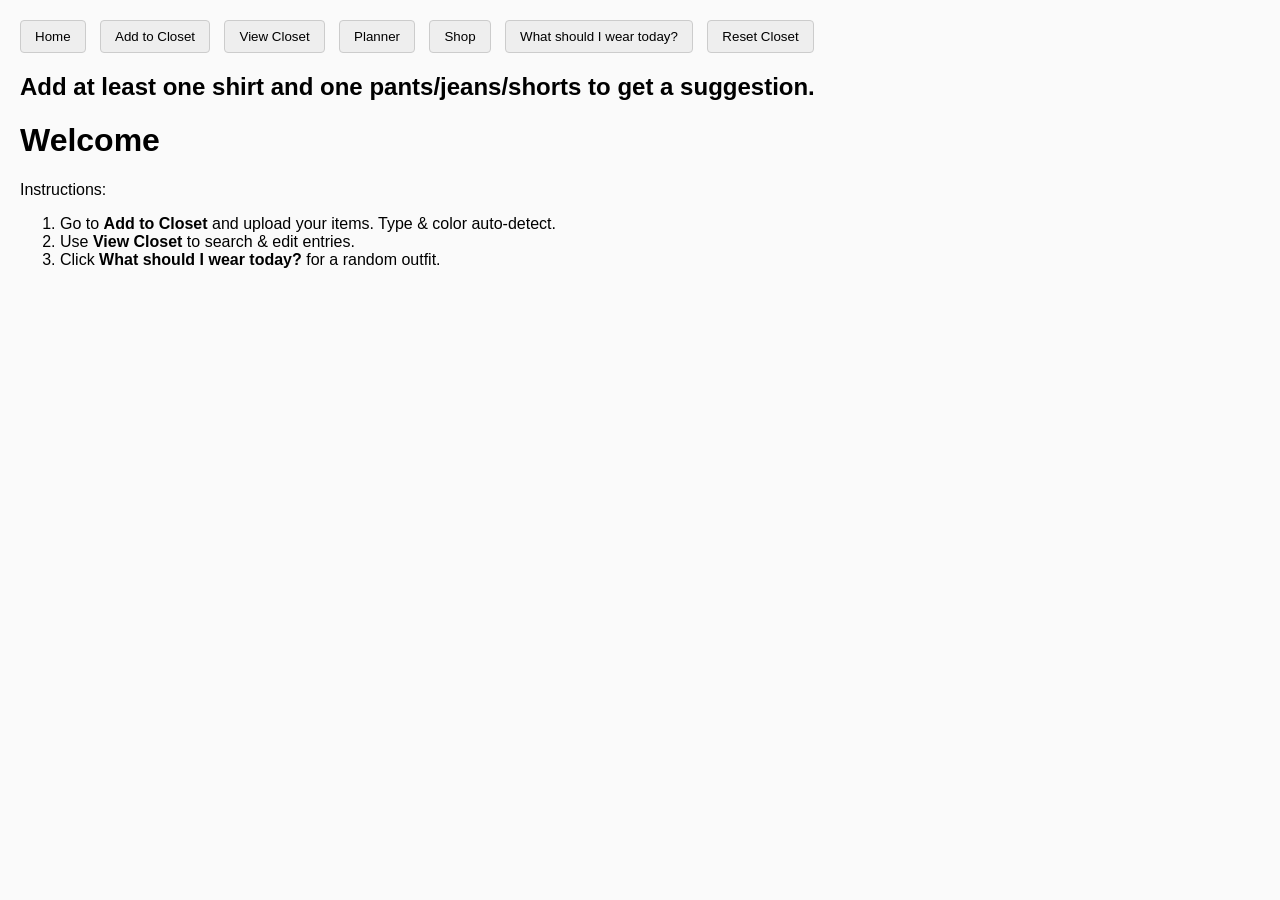
==== frontend/index.html @ f42389c3 "Clean repo: remove prototype backend and YOLO experiment folder" ====
<!DOCTYPE html>
<html lang="en">
<head>
  <meta charset="UTF-8" />
  <meta name="viewport" content="width=device-width, initial-scale=1.0" />
  <title>My Virtual Closet</title>
  <link rel="stylesheet" href="style.css" />
</head>
<body>
  <div class="navbar">
    <button onclick="showTab('home')">Home</button>
    <button onclick="showTab('add')">Add to Closet</button>
    <button onclick="showTab('view')">View Closet</button>
    <button onclick="showTab('planner')">Planner</button>
    <button onclick="showTab('shop')">Shop</button>
    <button onclick="suggestOutfit()">What should I wear today?</button>
    <button onclick="resetCloset()">Reset Closet</button>
  </div>

  <h2 id="suggestion">
    Add at least one shirt and one pants/jeans/shorts to get a suggestion.
  </h2>

  <div id="tab-home" class="tab active">
    <h1>Welcome</h1>
    <p>Instructions:</p>
    <ol>
      <li>Go to <strong>Add to Closet</strong> and upload your items. Type &amp; color auto-detect.</li>
      <li>Use <strong>View Closet</strong> to search &amp; edit entries.</li>
      <li>Click <strong>What should I wear today?</strong> for a random outfit.</li>
    </ol>
  </div>

  <div id="tab-add" class="tab">
    <h2>Add to Closet</h2>
    <div class="layout">
      <div class="categories">
        <ul>
          <li>Type:</li>
          <li>Color:</li>
          <li>Event:</li>
          <li>Pattern:</li>
          <li>Tags:</li>
        </ul>
      </div>
      <div>
        <input type="file" id="upload" class="lavender"><br />
        <!-- Optional manual override fields; AI will fill these on edit -->
        <input type="text" id="type" placeholder="Clothing type (auto-detected)" class="lavender" />
        <input type="text" id="color" placeholder="Color (auto-detected)" class="lavender" />
        <input type="text" id="event" placeholder="Event (e.g. dinner)" class="lavender" />
        <input type="text" id="pattern" placeholder="Pattern (e.g. stripes)" class="lavender" />
        <input type="text" id="tags" placeholder="Tags (e.g. cute, comfy)" class="lavender" />

        <button class="upload-btn" onclick="addItem()">➕ Add to Closet (AI)</button>
      </div>
    </div>
  </div>

  <div id="tab-view" class="tab">
    <h2>View Closet</h2>
    <input type="text" id="search" placeholder="Search by tag, color, or type"
           class="lavender" oninput="searchCloset()" />
    <div id="closet"></div>
  </div>

  <div id="tab-planner" class="tab">
    <h2>Planner (Coming Soon)</h2>
  </div>

  <div id="tab-shop" class="tab">
    <h2>Shop (Coming Soon)</h2>
  </div>

  <script src="script.js"></script>
</body>
</html>
---- frontend/style.css ----
body {
  font-family: Arial, sans-serif;
  margin: 20px;
  background-color: #fafafa;
}

.tab {
  display: none;
}

.active {
  display: block;
}

.navbar {
  margin-bottom: 20px;
}

.navbar button {
  margin-right: 10px;
  padding: 8px 14px;
  border: 1px solid #ccc;
  background-color: #eee;
  cursor: pointer;
  border-radius: 4px;
}

.lavender {
  background-color: #f3e8ff;
  border: 1px solid #ccc;
  padding: 6px;
  border-radius: 6px;
  margin-bottom: 10px;
  width: 100%;
  box-sizing: border-box;
}

.upload-btn {
  background-color: #d7b8f5;
  border: none;
  padding: 8px 14px;
  border-radius: 6px;
  cursor: pointer;
  margin-top: 10px;
}

#closet {
  display: flex;
  flex-wrap: wrap;
}

.item {
  border: 1px solid #ccc;
  padding: 10px;
  margin: 10px;
  width: 200px;
  background-color: #ffffff;
  border-radius: 6px;
}

.item img {
  width: 100%;
  height: auto;
  border-radius: 4px;
}

.layout {
  display: flex;
}

.categories {
  width: 200px;
  margin-right: 20px;
}

.categories ul {
  list-style-type: none;
  padding-left: 0;
}

.categories li {
  margin: 5px 0;
}

.item button {
  margin-top: 8px;
  padding: 6px 10px;
  background-color: #ffb3b3;
  border: none;
  border-radius: 4px;
  cursor: pointer;
}

.delete-btn {
  background-color: #ffe6e6;
  border: none;
  padding: 5px 10px;
  margin-top: 6px;
  border-radius: 4px;
  cursor: pointer;
}

.color-swatch {
  display: inline-block;
  width: 20px;
  height: 20px;
  border: 1px solid #000;
  margin-left: 6px;
  vertical-align: middle;
}
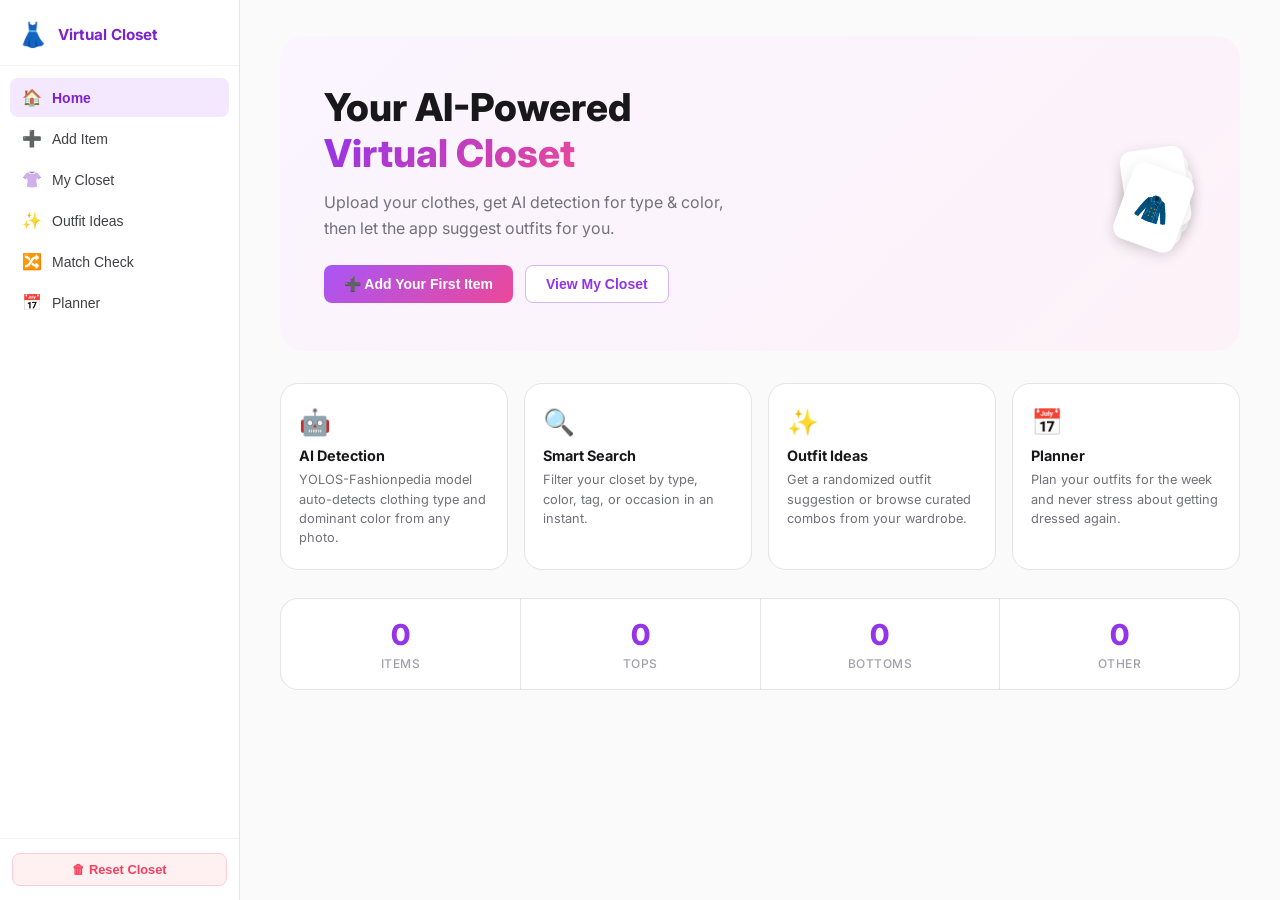
==== commit b812895d: "updated vision fix and started ai reccs" ====
--- a/frontend/index.html
+++ b/frontend/index.html
@@ -3,74 +3,423 @@
 <head>
   <meta charset="UTF-8" />
   <meta name="viewport" content="width=device-width, initial-scale=1.0" />
-  <title>My Virtual Closet</title>
+  <meta name="theme-color" content="#c084fc" />
+  <meta name="description" content="Your personal AI-powered virtual closet" />
+  <title>Virtual Closet</title>
+  <link rel="manifest" href="manifest.json" />
+  <link rel="preconnect" href="https://fonts.googleapis.com" />
+  <link rel="preconnect" href="https://fonts.gstatic.com" crossorigin />
+  <link href="https://fonts.googleapis.com/css2?family=Inter:wght@300;400;500;600;700&display=swap" rel="stylesheet" />
   <link rel="stylesheet" href="style.css" />
 </head>
 <body>
-  <div class="navbar">
-    <button onclick="showTab('home')">Home</button>
-    <button onclick="showTab('add')">Add to Closet</button>
-    <button onclick="showTab('view')">View Closet</button>
-    <button onclick="showTab('planner')">Planner</button>
-    <button onclick="showTab('shop')">Shop</button>
-    <button onclick="suggestOutfit()">What should I wear today?</button>
-    <button onclick="resetCloset()">Reset Closet</button>
-  </div>
-
-  <h2 id="suggestion">
-    Add at least one shirt and one pants/jeans/shorts to get a suggestion.
-  </h2>
-
-  <div id="tab-home" class="tab active">
-    <h1>Welcome</h1>
-    <p>Instructions:</p>
-    <ol>
-      <li>Go to <strong>Add to Closet</strong> and upload your items. Type &amp; color auto-detect.</li>
-      <li>Use <strong>View Closet</strong> to search &amp; edit entries.</li>
-      <li>Click <strong>What should I wear today?</strong> for a random outfit.</li>
-    </ol>
-  </div>
-
-  <div id="tab-add" class="tab">
-    <h2>Add to Closet</h2>
-    <div class="layout">
-      <div class="categories">
-        <ul>
-          <li>Type:</li>
-          <li>Color:</li>
-          <li>Event:</li>
-          <li>Pattern:</li>
-          <li>Tags:</li>
-        </ul>
-      </div>
-      <div>
-        <input type="file" id="upload" class="lavender"><br />
-        <!-- Optional manual override fields; AI will fill these on edit -->
-        <input type="text" id="type" placeholder="Clothing type (auto-detected)" class="lavender" />
-        <input type="text" id="color" placeholder="Color (auto-detected)" class="lavender" />
-        <input type="text" id="event" placeholder="Event (e.g. dinner)" class="lavender" />
-        <input type="text" id="pattern" placeholder="Pattern (e.g. stripes)" class="lavender" />
-        <input type="text" id="tags" placeholder="Tags (e.g. cute, comfy)" class="lavender" />
-
-        <button class="upload-btn" onclick="addItem()">➕ Add to Closet (AI)</button>
+
+  <!-- ===== SIDEBAR NAV ===== -->
+  <nav class="sidebar" id="sidebar">
+    <div class="sidebar-header">
+      <div class="logo">
+        <span class="logo-icon">👗</span>
+        <span class="logo-text">Virtual Closet</span>
+      </div>
+      <button class="sidebar-close" id="sidebarClose" aria-label="Close menu">✕</button>
+    </div>
+
+    <ul class="nav-links">
+      <li><button class="nav-btn active" data-tab="home">
+        <span class="nav-icon">🏠</span> Home
+      </button></li>
+      <li><button class="nav-btn" data-tab="add">
+        <span class="nav-icon">➕</span> Add Item
+      </button></li>
+      <li><button class="nav-btn" data-tab="closet">
+        <span class="nav-icon">👚</span> My Closet
+        <span class="badge" id="closet-count">0</span>
+      </button></li>
+      <li><button class="nav-btn" data-tab="outfits">
+        <span class="nav-icon">✨</span> Outfit Ideas
+      </button></li>
+      <li><button class="nav-btn" data-tab="match">
+        <span class="nav-icon">🔀</span> Match Check
+      </button></li>
+      <li><button class="nav-btn" data-tab="planner">
+        <span class="nav-icon">📅</span> Planner
+      </button></li>
+    </ul>
+
+    <div class="sidebar-footer">
+      <button class="danger-btn" onclick="resetCloset()">🗑 Reset Closet</button>
+    </div>
+  </nav>
+
+  <!-- ===== MOBILE TOP BAR ===== -->
+  <header class="topbar">
+    <button class="hamburger" id="hamburger" aria-label="Open menu">☰</button>
+    <span class="topbar-title">Virtual Closet</span>
+    <button class="topbar-outfit-btn" onclick="showTab('outfits')">✨ Suggest</button>
+  </header>
+
+  <!-- ===== MAIN CONTENT ===== -->
+  <main class="main-content" id="mainContent">
+
+    <!-- HOME TAB -->
+    <section id="tab-home" class="tab active">
+      <div class="hero">
+        <div class="hero-text">
+          <h1>Your AI-Powered<br/><span class="gradient-text">Virtual Closet</span></h1>
+          <p>Upload your clothes, get AI detection for type &amp; color, then let the app suggest outfits for you.</p>
+          <div class="hero-actions">
+            <button class="btn-primary" onclick="showTab('add')">➕ Add Your First Item</button>
+            <button class="btn-secondary" onclick="showTab('closet')">View My Closet</button>
+          </div>
+        </div>
+        <div class="hero-visual">
+          <div class="hero-cards">
+            <div class="mini-card" style="--r:0deg">👗</div>
+            <div class="mini-card" style="--r:12deg">👔</div>
+            <div class="mini-card" style="--r:-8deg">👖</div>
+            <div class="mini-card" style="--r:20deg">🧥</div>
+          </div>
+        </div>
+      </div>
+
+      <div class="feature-grid">
+        <div class="feature-card">
+          <span class="feature-icon">🤖</span>
+          <h3>AI Detection</h3>
+          <p>YOLOS-Fashionpedia model auto-detects clothing type and dominant color from any photo.</p>
+        </div>
+        <div class="feature-card">
+          <span class="feature-icon">🔍</span>
+          <h3>Smart Search</h3>
+          <p>Filter your closet by type, color, tag, or occasion in an instant.</p>
+        </div>
+        <div class="feature-card">
+          <span class="feature-icon">✨</span>
+          <h3>Outfit Ideas</h3>
+          <p>Get a randomized outfit suggestion or browse curated combos from your wardrobe.</p>
+        </div>
+        <div class="feature-card">
+          <span class="feature-icon">📅</span>
+          <h3>Planner</h3>
+          <p>Plan your outfits for the week and never stress about getting dressed again.</p>
+        </div>
+      </div>
+
+      <div class="stats-bar" id="statsBar">
+        <div class="stat">
+          <span class="stat-num" id="statTotal">0</span>
+          <span class="stat-label">Items</span>
+        </div>
+        <div class="stat">
+          <span class="stat-num" id="statTops">0</span>
+          <span class="stat-label">Tops</span>
+        </div>
+        <div class="stat">
+          <span class="stat-num" id="statBottoms">0</span>
+          <span class="stat-label">Bottoms</span>
+        </div>
+        <div class="stat">
+          <span class="stat-num" id="statOther">0</span>
+          <span class="stat-label">Other</span>
+        </div>
+      </div>
+
+      <!-- Style DNA — visible after 5+ items -->
+      <div class="style-dna" id="styleDna" style="display:none">
+        <div class="dna-header">
+          <div>
+            <h3>Your Style DNA</h3>
+            <p>Based on your wardrobe</p>
+          </div>
+          <span class="dna-personality" id="dnaPersonality"></span>
+        </div>
+        <div class="dna-body">
+          <div class="dna-section">
+            <div class="dna-section-label">Dominant Colors</div>
+            <div class="dna-swatches" id="dnaSwatches"></div>
+          </div>
+          <div class="dna-section">
+            <div class="dna-section-label">Wardrobe Breakdown</div>
+            <div class="dna-bar-wrap" id="dnaBreakdown"></div>
+          </div>
+        </div>
+      </div>
+    </section>
+
+    <!-- ADD ITEM TAB -->
+    <section id="tab-add" class="tab">
+      <div class="page-header">
+        <h2>Add to Closet</h2>
+        <p>Upload a photo and let AI fill in the details.</p>
+      </div>
+
+      <div class="add-layout">
+        <!-- Upload Zone -->
+        <div class="upload-zone" id="uploadZone">
+          <div class="upload-inner" id="uploadInner">
+            <input type="file" id="upload" accept="image/*" multiple hidden />
+            <div class="upload-placeholder" id="uploadPlaceholder">
+              <span class="upload-icon">📷</span>
+              <p>Drop images here or <button class="link-btn" onclick="document.getElementById('upload').click()">browse</button></p>
+              <p class="upload-hint">JPG, PNG, WEBP · multiple files OK · max 10 MB each</p>
+            </div>
+            <div class="upload-preview" id="uploadPreview" style="display:none">
+              <img id="previewImg" src="" alt="Preview" />
+              <button class="remove-preview" onclick="clearUpload()">✕</button>
+            </div>
+            <!-- Multi-file queue -->
+            <div class="upload-queue" id="uploadQueue" style="display:none"></div>
+          </div>
+
+          <!-- AI Status -->
+          <div class="ai-status" id="aiStatus" style="display:none">
+            <div class="ai-spinner"></div>
+            <span id="aiStatusText">Analyzing with AI...</span>
+          </div>
+        </div>
+
+        <!-- Form -->
+        <form class="item-form" id="itemForm" onsubmit="return false">
+          <div class="form-row">
+            <label for="type">Type <span class="auto-badge">AI</span></label>
+            <input type="text" id="type" placeholder="e.g. t-shirt" autocomplete="off" />
+          </div>
+          <div class="form-row">
+            <label for="color">Color <span class="auto-badge">AI</span></label>
+            <div class="color-row">
+              <input type="text" id="color" placeholder="e.g. navy blue" autocomplete="off" />
+              <span class="color-preview-dot" id="colorDot" style="background:#ccc"></span>
+            </div>
+          </div>
+          <div class="form-row">
+            <label for="event">Occasion</label>
+            <select id="event">
+              <option value="">-- Select --</option>
+              <option>Casual</option>
+              <option>Work</option>
+              <option>Date night</option>
+              <option>Formal</option>
+              <option>Beach</option>
+              <option>Gym</option>
+              <option>Travel</option>
+            </select>
+          </div>
+          <div class="form-row">
+            <label for="pattern">Pattern</label>
+            <select id="pattern">
+              <option value="">-- Select --</option>
+              <option>Solid</option>
+              <option>Striped</option>
+              <option>Plaid</option>
+              <option>Polka dot</option>
+              <option>Floral</option>
+              <option>Graphic</option>
+              <option>Animal print</option>
+              <option>Abstract</option>
+              <option>Tie-dye</option>
+              <option>Camouflage</option>
+            </select>
+          </div>
+          <div class="form-row">
+            <label for="tags">Tags</label>
+            <input type="text" id="tags" placeholder="e.g. summer, favourite, comfy" autocomplete="off" />
+          </div>
+
+          <div class="form-actions">
+            <button type="button" class="btn-primary" id="addBtn" onclick="addItem()">
+              <span id="addBtnText">➕ Add to Closet</span>
+            </button>
+            <button type="button" class="btn-ghost" id="cancelEditBtn" onclick="cancelEdit()" style="display:none">Cancel Edit</button>
+          </div>
+          <div class="batch-progress" id="batchProgress" style="display:none">
+            <div class="batch-progress-bar"><div class="batch-progress-fill" id="batchProgressFill"></div></div>
+            <span class="batch-progress-label" id="batchProgressLabel"></span>
+          </div>
+        </form>
+      </div>
+
+      <div class="toast" id="toast"></div>
+    </section>
+
+    <!-- MY CLOSET TAB -->
+    <section id="tab-closet" class="tab">
+      <div class="page-header">
+        <h2>My Closet</h2>
+        <p id="closetSubtitle">Loading your wardrobe...</p>
+      </div>
+
+      <!-- Search + Filter Bar -->
+      <div class="filter-bar">
+        <div class="search-wrap">
+          <span class="search-icon">🔍</span>
+          <input type="text" id="search" placeholder="Search by type, color, tags..." oninput="filterCloset()" />
+          <button class="clear-search" id="clearSearch" onclick="clearSearch()" style="display:none">✕</button>
+        </div>
+        <div class="filter-chips" id="filterChips">
+          <button class="chip active" data-filter="all" onclick="setFilter('all', this)">All</button>
+          <button class="chip" data-filter="tops" onclick="setFilter('tops', this)">Tops</button>
+          <button class="chip" data-filter="bottoms" onclick="setFilter('bottoms', this)">Bottoms</button>
+          <button class="chip" data-filter="jackets" onclick="setFilter('jackets', this)">Jackets</button>
+          <button class="chip" data-filter="dresses" onclick="setFilter('dresses', this)">Dresses</button>
+          <button class="chip" data-filter="other" onclick="setFilter('other', this)">Other</button>
+        </div>
+        <div class="view-toggle">
+          <button class="view-btn active" id="gridViewBtn" onclick="setView('grid')" title="Grid view">⊞</button>
+          <button class="view-btn" id="listViewBtn" onclick="setView('list')" title="List view">☰</button>
+        </div>
+      </div>
+
+      <!-- Closet Grid -->
+      <div id="closet" class="closet-grid"></div>
+      <div id="emptyState" class="empty-state" style="display:none">
+        <span class="empty-icon">👗</span>
+        <p>Your closet is empty.</p>
+        <button class="btn-primary" onclick="showTab('add')">Add your first item</button>
+      </div>
+    </section>
+
+    <!-- OUTFIT IDEAS TAB -->
+    <section id="tab-outfits" class="tab">
+      <div class="page-header">
+        <h2>Outfit Ideas</h2>
+        <p>Let AI mix and match from your wardrobe.</p>
+      </div>
+
+      <!-- Live weather + time bar -->
+      <div id="weatherBar" class="weather-bar" style="display:none">
+        <span id="weatherText"></span>
+        <button class="weather-refresh" onclick="fetchWeather(true)" title="Refresh weather">↻</button>
+      </div>
+
+      <div class="outfit-controls">
+        <div class="form-row narrow">
+          <label for="outfitOccasion">Occasion</label>
+          <select id="outfitOccasion">
+            <option value="">Any occasion</option>
+            <option>Casual</option>
+            <option>Work</option>
+            <option>Date night</option>
+            <option>Formal</option>
+            <option>Beach</option>
+            <option>Gym</option>
+            <option>Travel</option>
+          </select>
+        </div>
+        <button class="btn-primary" onclick="suggestOutfit()">🎲 Shuffle</button>
+        <button class="btn-ai" id="askAiBtn" onclick="askAiOutfit()">
+          <span class="btn-ai-icon">🤖</span> Ask AI
+        </button>
+      </div>
+
+      <!-- AI thinking state -->
+      <div class="ai-thinking" id="aiThinking" style="display:none">
+        <div class="ai-spinner"></div>
+        <span>AI is styling your outfit…</span>
+      </div>
+
+      <div id="outfitResult" class="outfit-result">
+        <div class="outfit-placeholder">
+          <span>✨</span>
+          <p>Hit Shuffle for a random combo, or Ask AI for a smart suggestion.</p>
+        </div>
+      </div>
+
+      <div id="outfitHistory" class="outfit-history"></div>
+    </section>
+
+    <!-- MATCH CHECK TAB -->
+    <section id="tab-match" class="tab">
+      <div class="page-header">
+        <h2>Match Check</h2>
+        <p>Pick two items and AI will tell you if they work together.</p>
+      </div>
+
+      <div class="match-layout">
+        <!-- Picker A -->
+        <div class="match-picker" id="matchPickerA" onclick="openMatchPicker('A')">
+          <div class="match-picker-empty" id="matchEmptyA">
+            <span>👕</span>
+            <p>Pick first item</p>
+          </div>
+          <div class="match-picker-filled" id="matchFilledA" style="display:none">
+            <img id="matchImgA" src="" alt="" />
+            <div class="match-item-label" id="matchLabelA"></div>
+            <button class="match-clear-btn" onclick="clearMatchItem('A');event.stopPropagation()">✕</button>
+          </div>
+        </div>
+
+        <!-- VS badge -->
+        <div class="match-vs">
+          <span>VS</span>
+        </div>
+
+        <!-- Picker B -->
+        <div class="match-picker" id="matchPickerB" onclick="openMatchPicker('B')">
+          <div class="match-picker-empty" id="matchEmptyB">
+            <span>👖</span>
+            <p>Pick second item</p>
+          </div>
+          <div class="match-picker-filled" id="matchFilledB" style="display:none">
+            <img id="matchImgB" src="" alt="" />
+            <div class="match-item-label" id="matchLabelB"></div>
+            <button class="match-clear-btn" onclick="clearMatchItem('B');event.stopPropagation()">✕</button>
+          </div>
+        </div>
+      </div>
+
+      <div class="match-action">
+        <button class="btn-ai" id="checkMatchBtn" onclick="checkMatch()" disabled>
+          <span class="btn-ai-icon">🤖</span> Check Match
+        </button>
+      </div>
+
+      <!-- Match thinking -->
+      <div class="ai-thinking" id="matchThinking" style="display:none">
+        <div class="ai-spinner"></div>
+        <span>Checking compatibility…</span>
+      </div>
+
+      <!-- Match result -->
+      <div id="matchResult" style="display:none">
+        <div class="match-result-card" id="matchResultCard">
+          <div class="match-rating" id="matchRating"></div>
+          <p class="match-explanation" id="matchExplanation"></p>
+          <div class="match-tips" id="matchTips"></div>
+        </div>
+      </div>
+    </section>
+
+    <!-- PLANNER TAB -->
+    <section id="tab-planner" class="tab">
+      <div class="page-header">
+        <h2>Weekly Planner</h2>
+        <p>Plan your outfits for the week ahead.</p>
+      </div>
+
+      <div class="planner-grid" id="plannerGrid"></div>
+    </section>
+
+  </main>
+
+  <!-- ===== ITEM DETAIL MODAL ===== -->
+  <div class="modal-overlay" id="itemModal" onclick="closeModal(event)">
+    <div class="modal-card" role="dialog" aria-modal="true" aria-labelledby="modalTitle">
+      <button class="modal-close" onclick="closeItemModal()">✕</button>
+      <img id="modalImg" src="" alt="" />
+      <div class="modal-info">
+        <div class="modal-color-dot" id="modalColorDot"></div>
+        <h2 id="modalTitle"></h2>
+        <p id="modalColor"></p>
+        <div class="modal-tags" id="modalTags"></div>
+        <div class="modal-actions">
+          <button class="btn-primary" id="modalEditBtn">✏️ Edit</button>
+          <button class="danger-btn" id="modalDeleteBtn">🗑 Delete</button>
+        </div>
       </div>
     </div>
   </div>
 
-  <div id="tab-view" class="tab">
-    <h2>View Closet</h2>
-    <input type="text" id="search" placeholder="Search by tag, color, or type"
-           class="lavender" oninput="searchCloset()" />
-    <div id="closet"></div>
-  </div>
-
-  <div id="tab-planner" class="tab">
-    <h2>Planner (Coming Soon)</h2>
-  </div>
-
-  <div id="tab-shop" class="tab">
-    <h2>Shop (Coming Soon)</h2>
-  </div>
+  <div class="overlay-bg" id="overlayBg" onclick="closeSidebar()"></div>
 
   <script src="script.js"></script>
 </body>
--- a/frontend/style.css
+++ b/frontend/style.css
@@ -1,110 +1,853 @@
+/* ============================================================
+   VIRTUAL CLOSET — Design System
+   ============================================================ */
+
+/* ---------- Reset & Base ---------- */
+*, *::before, *::after { box-sizing: border-box; margin: 0; padding: 0; }
+
+:root {
+  --purple-50:  #faf5ff;
+  --purple-100: #f3e8ff;
+  --purple-200: #e9d5ff;
+  --purple-300: #d8b4fe;
+  --purple-400: #c084fc;
+  --purple-500: #a855f7;
+  --purple-600: #9333ea;
+  --purple-700: #7e22ce;
+  --pink-400:   #f472b6;
+  --pink-500:   #ec4899;
+  --neutral-50:  #fafafa;
+  --neutral-100: #f4f4f5;
+  --neutral-200: #e4e4e7;
+  --neutral-300: #d4d4d8;
+  --neutral-400: #a1a1aa;
+  --neutral-500: #71717a;
+  --neutral-700: #3f3f46;
+  --neutral-900: #18181b;
+  --white: #ffffff;
+  --danger: #f43f5e;
+  --danger-light: #fff1f2;
+  --success: #10b981;
+  --sidebar-w: 240px;
+  --topbar-h: 56px;
+  --radius-sm: 8px;
+  --radius-md: 12px;
+  --radius-lg: 18px;
+  --radius-xl: 24px;
+  --shadow-sm: 0 1px 3px rgba(0,0,0,.08), 0 1px 2px rgba(0,0,0,.06);
+  --shadow-md: 0 4px 16px rgba(0,0,0,.10);
+  --shadow-lg: 0 12px 40px rgba(0,0,0,.14);
+  --transition: .18s ease;
+}
+
+html { font-size: 16px; scroll-behavior: smooth; }
 body {
-  font-family: Arial, sans-serif;
-  margin: 20px;
-  background-color: #fafafa;
-}
-
-.tab {
+  font-family: 'Inter', system-ui, sans-serif;
+  background: var(--neutral-50);
+  color: var(--neutral-900);
+  min-height: 100vh;
+  display: flex;
+}
+
+/* ---------- Sidebar ---------- */
+.sidebar {
+  position: fixed; top: 0; left: 0; height: 100vh;
+  width: var(--sidebar-w);
+  background: var(--white);
+  border-right: 1px solid var(--neutral-200);
+  display: flex; flex-direction: column;
+  z-index: 200;
+  transition: transform var(--transition);
+}
+.sidebar-header {
+  display: flex; align-items: center; justify-content: space-between;
+  padding: 20px 18px 16px;
+  border-bottom: 1px solid var(--neutral-100);
+}
+.logo { display: flex; align-items: center; gap: 10px; }
+.logo-icon { font-size: 1.5rem; }
+.logo-text { font-weight: 700; font-size: .95rem; color: var(--purple-700); }
+.sidebar-close {
   display: none;
-}
-
-.active {
-  display: block;
-}
-
-.navbar {
-  margin-bottom: 20px;
-}
-
-.navbar button {
-  margin-right: 10px;
-  padding: 8px 14px;
-  border: 1px solid #ccc;
-  background-color: #eee;
+  background: none; border: none; font-size: 1.1rem;
+  cursor: pointer; color: var(--neutral-500);
+  padding: 4px;
+}
+.nav-links { list-style: none; padding: 12px 10px; flex: 1; overflow-y: auto; }
+.nav-links li { margin-bottom: 2px; }
+.nav-btn {
+  width: 100%; display: flex; align-items: center; gap: 10px;
+  padding: 10px 12px; border: none; border-radius: var(--radius-sm);
+  background: none; cursor: pointer;
+  font-size: .875rem; font-weight: 500; color: var(--neutral-700);
+  text-align: left; transition: background var(--transition), color var(--transition);
+}
+.nav-btn:hover { background: var(--purple-50); color: var(--purple-600); }
+.nav-btn.active { background: var(--purple-100); color: var(--purple-700); font-weight: 600; }
+.nav-icon { font-size: 1rem; width: 20px; text-align: center; }
+.badge {
+  margin-left: auto; background: var(--purple-400); color: var(--white);
+  border-radius: 999px; font-size: .7rem; font-weight: 700;
+  padding: 1px 7px; min-width: 20px; text-align: center;
+}
+.badge:empty, .badge[data-count="0"] { display: none; }
+.sidebar-footer { padding: 14px 12px; border-top: 1px solid var(--neutral-100); }
+
+/* ---------- Top Bar (mobile) ---------- */
+.topbar {
+  display: none;
+  position: fixed; top: 0; left: 0; right: 0; height: var(--topbar-h);
+  background: var(--white); border-bottom: 1px solid var(--neutral-200);
+  align-items: center; padding: 0 16px; gap: 12px; z-index: 190;
+}
+.hamburger {
+  background: none; border: none; font-size: 1.3rem; cursor: pointer;
+  color: var(--neutral-700); padding: 4px;
+}
+.topbar-title { font-weight: 700; color: var(--purple-700); flex: 1; font-size: .95rem; }
+.topbar-outfit-btn {
+  background: var(--purple-100); color: var(--purple-700);
+  border: none; border-radius: var(--radius-sm); padding: 6px 12px;
+  font-size: .8rem; font-weight: 600; cursor: pointer;
+}
+
+/* ---------- Main content ---------- */
+.main-content {
+  margin-left: var(--sidebar-w);
+  flex: 1; padding: 36px 40px;
+  min-height: 100vh; max-width: 1200px;
+}
+
+/* ---------- Tabs ---------- */
+.tab { display: none; animation: fadeIn .2s ease; }
+.tab.active { display: block; }
+@keyframes fadeIn { from { opacity: 0; transform: translateY(6px); } to { opacity: 1; transform: none; } }
+
+/* ---------- Page header ---------- */
+.page-header { margin-bottom: 28px; }
+.page-header h2 { font-size: 1.6rem; font-weight: 700; color: var(--neutral-900); }
+.page-header p { color: var(--neutral-500); margin-top: 4px; font-size: .9rem; }
+
+/* ---------- Buttons ---------- */
+.btn-primary {
+  background: linear-gradient(135deg, var(--purple-500), var(--pink-500));
+  color: var(--white); border: none; border-radius: var(--radius-sm);
+  padding: 10px 20px; font-size: .875rem; font-weight: 600;
+  cursor: pointer; transition: opacity var(--transition), transform var(--transition);
+  display: inline-flex; align-items: center; gap: 6px;
+}
+.btn-primary:hover { opacity: .88; transform: translateY(-1px); }
+.btn-primary:disabled { opacity: .55; cursor: not-allowed; transform: none; }
+.btn-secondary {
+  background: var(--white); color: var(--purple-600);
+  border: 1.5px solid var(--purple-300); border-radius: var(--radius-sm);
+  padding: 10px 20px; font-size: .875rem; font-weight: 600;
+  cursor: pointer; transition: background var(--transition);
+}
+.btn-secondary:hover { background: var(--purple-50); }
+.btn-ghost {
+  background: none; color: var(--neutral-500); border: 1.5px solid var(--neutral-200);
+  border-radius: var(--radius-sm); padding: 10px 18px;
+  font-size: .875rem; font-weight: 500; cursor: pointer;
+}
+.btn-ghost:hover { background: var(--neutral-100); }
+.danger-btn {
+  background: var(--danger-light); color: var(--danger);
+  border: 1.5px solid #fecdd3; border-radius: var(--radius-sm);
+  padding: 8px 14px; font-size: .8rem; font-weight: 600;
+  cursor: pointer; width: 100%; transition: background var(--transition);
+}
+.danger-btn:hover { background: #ffe4e6; }
+.link-btn { background: none; border: none; color: var(--purple-600); cursor: pointer; font-weight: 600; text-decoration: underline; }
+
+/* ---------- Hero ---------- */
+.hero {
+  display: flex; align-items: center; gap: 40px;
+  background: linear-gradient(135deg, var(--purple-50) 0%, #fdf2f8 100%);
+  border-radius: var(--radius-xl); padding: 48px 44px;
+  margin-bottom: 32px; overflow: hidden; position: relative;
+}
+.hero-text { flex: 1; }
+.hero-text h1 { font-size: 2.4rem; font-weight: 800; line-height: 1.2; margin-bottom: 14px; }
+.gradient-text {
+  background: linear-gradient(135deg, var(--purple-600), var(--pink-500));
+  -webkit-background-clip: text; -webkit-text-fill-color: transparent; background-clip: text;
+}
+.hero-text p { color: var(--neutral-500); font-size: 1rem; max-width: 420px; margin-bottom: 24px; line-height: 1.6; }
+.hero-actions { display: flex; gap: 12px; flex-wrap: wrap; }
+.hero-visual { display: flex; align-items: center; justify-content: center; flex-shrink: 0; }
+.hero-cards { position: relative; width: 160px; height: 160px; }
+.mini-card {
+  position: absolute; top: 50%; left: 50%;
+  width: 64px; height: 80px;
+  background: var(--white); border-radius: var(--radius-md);
+  box-shadow: var(--shadow-md);
+  display: flex; align-items: center; justify-content: center;
+  font-size: 1.8rem;
+  transform: translate(-50%, -50%) rotate(var(--r, 0deg)) translate(40px, 0);
+  animation: float 3.5s ease-in-out infinite;
+}
+.mini-card:nth-child(1) { animation-delay: 0s; }
+.mini-card:nth-child(2) { animation-delay: .4s; }
+.mini-card:nth-child(3) { animation-delay: .8s; }
+.mini-card:nth-child(4) { animation-delay: 1.2s; }
+@keyframes float { 0%,100% { transform: translate(-50%,-50%) rotate(var(--r,0deg)) translate(40px,0) translateY(0); }
+  50% { transform: translate(-50%,-50%) rotate(var(--r,0deg)) translate(40px,0) translateY(-6px); } }
+
+/* ---------- Feature grid ---------- */
+.feature-grid {
+  display: grid; grid-template-columns: repeat(4, 1fr); gap: 16px; margin-bottom: 28px;
+}
+.feature-card {
+  background: var(--white); border-radius: var(--radius-lg);
+  padding: 22px 18px; border: 1px solid var(--neutral-200);
+  transition: box-shadow var(--transition), transform var(--transition);
+}
+.feature-card:hover { box-shadow: var(--shadow-md); transform: translateY(-2px); }
+.feature-icon { font-size: 1.6rem; display: block; margin-bottom: 10px; }
+.feature-card h3 { font-size: .9rem; font-weight: 700; margin-bottom: 6px; }
+.feature-card p { font-size: .8rem; color: var(--neutral-500); line-height: 1.5; }
+
+/* ---------- Stats bar ---------- */
+.stats-bar {
+  display: flex; gap: 1px; background: var(--neutral-200);
+  border-radius: var(--radius-lg); overflow: hidden;
+  border: 1px solid var(--neutral-200);
+}
+.stat {
+  flex: 1; background: var(--white); padding: 18px 20px;
+  display: flex; flex-direction: column; align-items: center; gap: 4px;
+}
+.stat-num { font-size: 1.8rem; font-weight: 800; color: var(--purple-600); }
+.stat-label { font-size: .75rem; color: var(--neutral-400); font-weight: 500; text-transform: uppercase; letter-spacing: .04em; }
+
+/* ---------- Add Item layout ---------- */
+.add-layout {
+  display: grid; grid-template-columns: 1fr 1fr; gap: 32px; align-items: start;
+}
+
+/* Upload zone */
+.upload-zone {
+  background: var(--white); border-radius: var(--radius-lg);
+  border: 2px dashed var(--purple-300);
+  overflow: hidden; transition: border-color var(--transition);
+}
+.upload-zone.drag-over { border-color: var(--purple-500); background: var(--purple-50); }
+.upload-inner { min-height: 280px; display: flex; align-items: center; justify-content: center; position: relative; }
+.upload-placeholder { text-align: center; padding: 40px 20px; }
+.upload-icon { font-size: 3rem; display: block; margin-bottom: 12px; }
+.upload-placeholder p { color: var(--neutral-500); font-size: .875rem; }
+.upload-hint { font-size: .75rem; color: var(--neutral-400); margin-top: 6px; }
+.upload-preview { width: 100%; position: relative; }
+.upload-preview img { width: 100%; max-height: 340px; object-fit: contain; display: block; border-radius: var(--radius-md); }
+.remove-preview {
+  position: absolute; top: 10px; right: 10px;
+  background: rgba(0,0,0,.5); color: #fff; border: none;
+  border-radius: 50%; width: 28px; height: 28px; cursor: pointer;
+  font-size: .85rem; display: flex; align-items: center; justify-content: center;
+}
+
+/* AI status */
+.ai-status {
+  display: flex; align-items: center; gap: 10px;
+  background: var(--purple-50); padding: 12px 16px;
+  border-top: 1px solid var(--purple-200);
+}
+.ai-spinner {
+  width: 16px; height: 16px; border: 2px solid var(--purple-300);
+  border-top-color: var(--purple-600); border-radius: 50%;
+  animation: spin .7s linear infinite; flex-shrink: 0;
+}
+@keyframes spin { to { transform: rotate(360deg); } }
+#aiStatusText { font-size: .8rem; color: var(--purple-700); font-weight: 500; }
+
+/* Form */
+.item-form {
+  background: var(--white); border-radius: var(--radius-lg);
+  border: 1px solid var(--neutral-200); padding: 28px 24px;
+  display: flex; flex-direction: column; gap: 18px;
+}
+.form-row { display: flex; flex-direction: column; gap: 6px; }
+.form-row.narrow { max-width: 280px; }
+.form-row label {
+  font-size: .8rem; font-weight: 600; color: var(--neutral-700);
+  display: flex; align-items: center; gap: 6px;
+}
+.auto-badge {
+  background: var(--purple-100); color: var(--purple-600);
+  font-size: .65rem; font-weight: 700; padding: 1px 6px;
+  border-radius: 999px; letter-spacing: .04em;
+}
+.form-row input, .form-row select {
+  padding: 10px 14px; border: 1.5px solid var(--neutral-200);
+  border-radius: var(--radius-sm); font-size: .875rem; font-family: inherit;
+  color: var(--neutral-900); background: var(--white);
+  transition: border-color var(--transition), box-shadow var(--transition);
+  outline: none;
+}
+.form-row input:focus, .form-row select:focus {
+  border-color: var(--purple-400); box-shadow: 0 0 0 3px rgba(168,85,247,.12);
+}
+.color-row { display: flex; align-items: center; gap: 8px; }
+.color-row input { flex: 1; }
+.color-preview-dot {
+  width: 28px; height: 28px; border-radius: 50%;
+  border: 2px solid var(--neutral-200); flex-shrink: 0;
+  transition: background .3s;
+}
+.form-actions { display: flex; gap: 10px; flex-wrap: wrap; padding-top: 4px; }
+
+/* Toast */
+.toast {
+  position: fixed; bottom: 24px; left: 50%; transform: translateX(-50%) translateY(20px);
+  background: var(--neutral-900); color: var(--white);
+  padding: 12px 22px; border-radius: var(--radius-md);
+  font-size: .875rem; font-weight: 500; opacity: 0;
+  transition: opacity .25s, transform .25s; pointer-events: none; z-index: 999;
+  white-space: nowrap;
+}
+.toast.show { opacity: 1; transform: translateX(-50%) translateY(0); }
+
+/* ---------- Closet filter bar ---------- */
+.filter-bar {
+  display: flex; align-items: center; gap: 14px; flex-wrap: wrap;
+  margin-bottom: 24px;
+}
+.search-wrap {
+  flex: 1; min-width: 220px; display: flex; align-items: center; gap: 8px;
+  background: var(--white); border: 1.5px solid var(--neutral-200);
+  border-radius: var(--radius-sm); padding: 8px 14px;
+  transition: border-color var(--transition);
+}
+.search-wrap:focus-within { border-color: var(--purple-400); }
+.search-icon { color: var(--neutral-400); font-size: .9rem; }
+.search-wrap input {
+  border: none; outline: none; flex: 1; font-size: .875rem;
+  font-family: inherit; color: var(--neutral-900); background: transparent;
+}
+.clear-search {
+  background: none; border: none; cursor: pointer;
+  color: var(--neutral-400); font-size: .85rem; padding: 2px;
+}
+.filter-chips { display: flex; gap: 6px; flex-wrap: wrap; }
+.chip {
+  padding: 5px 14px; border-radius: 999px; font-size: .78rem; font-weight: 600;
+  border: 1.5px solid var(--neutral-200); background: var(--white);
+  color: var(--neutral-500); cursor: pointer;
+  transition: all var(--transition);
+}
+.chip:hover { border-color: var(--purple-300); color: var(--purple-600); background: var(--purple-50); }
+.chip.active { background: var(--purple-500); border-color: var(--purple-500); color: var(--white); }
+.view-toggle { display: flex; gap: 2px; }
+.view-btn {
+  background: var(--white); border: 1.5px solid var(--neutral-200);
+  border-radius: var(--radius-sm); padding: 7px 10px; cursor: pointer;
+  font-size: .95rem; color: var(--neutral-500);
+  transition: all var(--transition);
+}
+.view-btn.active { background: var(--purple-100); border-color: var(--purple-300); color: var(--purple-700); }
+
+/* ---------- Closet Grid ---------- */
+.closet-grid {
+  display: grid; grid-template-columns: repeat(auto-fill, minmax(180px, 1fr)); gap: 16px;
+}
+.closet-grid.list-view {
+  grid-template-columns: 1fr;
+}
+.closet-grid.list-view .item-card {
+  display: flex; align-items: center; gap: 16px;
+  padding: 12px 16px;
+}
+.closet-grid.list-view .item-card .item-img-wrap {
+  width: 64px; height: 64px; flex-shrink: 0; border-radius: var(--radius-sm);
+}
+.closet-grid.list-view .item-card .item-img-wrap img { border-radius: var(--radius-sm); }
+.closet-grid.list-view .item-card .item-footer { flex-direction: row; gap: 8px; }
+
+/* Item card */
+.item-card {
+  background: var(--white); border-radius: var(--radius-lg);
+  border: 1px solid var(--neutral-200); overflow: hidden;
+  cursor: pointer; transition: box-shadow var(--transition), transform var(--transition);
+  display: flex; flex-direction: column;
+}
+.item-card:hover { box-shadow: var(--shadow-md); transform: translateY(-3px); }
+.item-img-wrap {
+  width: 100%; aspect-ratio: 3/4; overflow: hidden; background: var(--neutral-100);
+}
+.item-img-wrap img { width: 100%; height: 100%; object-fit: cover; display: block; transition: transform .3s; }
+.item-card:hover .item-img-wrap img { transform: scale(1.04); }
+.item-body { padding: 12px 12px 8px; flex: 1; }
+.item-type { font-size: .85rem; font-weight: 700; color: var(--neutral-900); text-transform: capitalize; }
+.item-color-row { display: flex; align-items: center; gap: 6px; margin-top: 4px; }
+.color-swatch {
+  width: 14px; height: 14px; border-radius: 50%;
+  border: 1.5px solid var(--neutral-200); flex-shrink: 0;
+}
+.item-color-name { font-size: .75rem; color: var(--neutral-500); text-transform: capitalize; }
+.item-pattern { font-size: .7rem; color: var(--neutral-400); text-transform: capitalize; margin-top: 2px; }
+.item-tags { display: flex; flex-wrap: wrap; gap: 4px; margin-top: 6px; }
+.tag-pill {
+  background: var(--purple-50); color: var(--purple-600);
+  border-radius: 999px; font-size: .68rem; font-weight: 600; padding: 2px 8px;
+}
+.item-footer {
+  padding: 8px 10px; border-top: 1px solid var(--neutral-100);
+  display: flex; justify-content: space-between;
+}
+.item-action-btn {
+  background: none; border: none; cursor: pointer;
+  font-size: .78rem; color: var(--neutral-400); padding: 3px 6px;
+  border-radius: var(--radius-sm); transition: all var(--transition);
+}
+.item-action-btn:hover { background: var(--neutral-100); color: var(--neutral-700); }
+.item-action-btn.del:hover { background: var(--danger-light); color: var(--danger); }
+
+/* Empty state */
+.empty-state {
+  text-align: center; padding: 80px 20px; color: var(--neutral-400);
+}
+.empty-icon { font-size: 3.5rem; display: block; margin-bottom: 14px; }
+.empty-state p { font-size: 1rem; margin-bottom: 20px; }
+
+/* ---------- Outfit Ideas ---------- */
+.weather-bar {
+  display: flex; align-items: center; justify-content: space-between;
+  gap: 10px; background: var(--neutral-50); border: 1px solid var(--neutral-200);
+  border-radius: 12px; padding: 8px 14px; margin-bottom: 16px;
+  font-size: .82rem; color: var(--neutral-600);
+}
+.weather-refresh {
+  background: none; border: none; cursor: pointer; font-size: 1rem;
+  color: var(--neutral-400); padding: 0 2px; line-height: 1;
+  transition: transform .3s;
+}
+.weather-refresh:hover { color: var(--purple-500); transform: rotate(180deg); }
+.outfit-controls {
+  display: flex; align-items: flex-end; gap: 16px; flex-wrap: wrap; margin-bottom: 28px;
+}
+.outfit-result {
+  background: var(--white); border-radius: var(--radius-xl);
+  border: 1px solid var(--neutral-200); padding: 32px; min-height: 260px;
+  display: flex; align-items: center; justify-content: center;
+  margin-bottom: 28px;
+}
+.outfit-placeholder { text-align: center; color: var(--neutral-400); }
+.outfit-placeholder span { font-size: 3rem; display: block; margin-bottom: 10px; }
+.outfit-placeholder p { font-size: .9rem; }
+.outfit-cards { display: flex; gap: 24px; align-items: flex-start; flex-wrap: wrap; width: 100%; justify-content: center; }
+.outfit-piece { text-align: center; }
+.outfit-piece .outfit-img {
+  width: 140px; height: 180px; object-fit: cover; border-radius: var(--radius-lg);
+  box-shadow: var(--shadow-md); margin-bottom: 10px; background: var(--neutral-100);
+}
+.outfit-piece-label { font-size: .78rem; font-weight: 600; color: var(--neutral-600); text-transform: capitalize; }
+.outfit-connector { font-size: 1.5rem; align-self: center; color: var(--neutral-300); padding-top: 20px; }
+.outfit-desc {
+  width: 100%; text-align: center; margin-top: 16px;
+  font-size: .95rem; color: var(--neutral-600); font-weight: 500;
+}
+.outfit-history h3 { font-size: .85rem; font-weight: 700; color: var(--neutral-400); text-transform: uppercase; letter-spacing: .06em; margin-bottom: 12px; }
+.history-scroll { display: flex; gap: 12px; overflow-x: auto; padding-bottom: 8px; }
+.history-scroll::-webkit-scrollbar { height: 4px; }
+.history-scroll::-webkit-scrollbar-track { background: var(--neutral-100); border-radius: 2px; }
+.history-scroll::-webkit-scrollbar-thumb { background: var(--purple-300); border-radius: 2px; }
+.history-card {
+  flex-shrink: 0; display: flex; gap: 6px; align-items: center;
+  background: var(--white); border: 1px solid var(--neutral-200);
+  border-radius: var(--radius-md); padding: 8px 10px; cursor: pointer;
+  transition: box-shadow var(--transition);
+}
+.history-card:hover { box-shadow: var(--shadow-sm); }
+.history-card img { width: 40px; height: 50px; object-fit: cover; border-radius: 6px; }
+
+/* ---------- Planner ---------- */
+.planner-grid {
+  display: grid; grid-template-columns: repeat(7, 1fr); gap: 10px;
+}
+.planner-day {
+  background: var(--white); border-radius: var(--radius-md);
+  border: 1px solid var(--neutral-200); padding: 14px 10px;
+  min-height: 180px; display: flex; flex-direction: column; gap: 8px;
+}
+.planner-day-label {
+  font-size: .7rem; font-weight: 700; text-transform: uppercase;
+  letter-spacing: .08em; color: var(--neutral-400);
+}
+.planner-day.today { border-color: var(--purple-400); background: var(--purple-50); }
+.planner-day.today .planner-day-label { color: var(--purple-600); }
+.planner-slot {
+  flex: 1; border: 1.5px dashed var(--neutral-200);
+  border-radius: var(--radius-sm); display: flex;
+  align-items: center; justify-content: center;
+  font-size: .75rem; color: var(--neutral-300); cursor: pointer; min-height: 90px;
+  transition: all var(--transition);
+}
+.planner-slot:hover { border-color: var(--purple-300); color: var(--purple-400); background: var(--purple-50); }
+.planner-slot.filled { border-style: solid; border-color: var(--neutral-200); padding: 4px; }
+.planner-slot.filled img { width: 100%; height: 80px; object-fit: cover; border-radius: 6px; }
+
+/* ---------- Modal ---------- */
+.modal-overlay {
+  position: fixed; inset: 0; background: rgba(0,0,0,.45);
+  display: none; align-items: center; justify-content: center;
+  z-index: 500; padding: 16px;
+}
+.modal-overlay.open { display: flex; }
+.modal-card {
+  background: var(--white); border-radius: var(--radius-xl);
+  max-width: 480px; width: 100%; overflow: hidden;
+  box-shadow: var(--shadow-lg); position: relative;
+  animation: popIn .2s ease;
+}
+@keyframes popIn { from { transform: scale(.94); opacity: 0; } to { transform: scale(1); opacity: 1; } }
+.modal-close {
+  position: absolute; top: 12px; right: 12px;
+  background: rgba(0,0,0,.15); color: var(--white); border: none;
+  border-radius: 50%; width: 30px; height: 30px; cursor: pointer;
+  font-size: .85rem; display: flex; align-items: center; justify-content: center;
+  z-index: 1;
+}
+.modal-card img { width: 100%; max-height: 300px; object-fit: cover; display: block; }
+.modal-info { padding: 20px 22px 22px; }
+.modal-color-dot {
+  width: 22px; height: 22px; border-radius: 50%;
+  border: 2px solid var(--neutral-200); margin-bottom: 10px;
+  display: inline-block;
+}
+.modal-info h2 { font-size: 1.2rem; font-weight: 700; text-transform: capitalize; margin-bottom: 4px; }
+.modal-info p { font-size: .875rem; color: var(--neutral-500); margin-bottom: 10px; }
+.modal-tags { display: flex; flex-wrap: wrap; gap: 6px; margin-bottom: 16px; }
+.modal-actions { display: flex; gap: 10px; }
+
+/* ---------- Overlay for mobile sidebar ---------- */
+.overlay-bg {
+  display: none; position: fixed; inset: 0;
+  background: rgba(0,0,0,.3); z-index: 150;
+}
+.overlay-bg.show { display: block; }
+
+/* ---------- Responsive ---------- */
+@media (max-width: 1024px) {
+  .feature-grid { grid-template-columns: repeat(2, 1fr); }
+  .planner-grid { grid-template-columns: repeat(4, 1fr); }
+}
+
+@media (max-width: 768px) {
+  .sidebar {
+    transform: translateX(-100%);
+    box-shadow: var(--shadow-lg);
+  }
+  .sidebar.open { transform: translateX(0); }
+  .sidebar-close { display: flex; }
+  .topbar { display: flex; }
+  .main-content {
+    margin-left: 0; padding: 16px 16px; padding-top: calc(var(--topbar-h) + 20px);
+  }
+  .hero { flex-direction: column; padding: 32px 24px; text-align: center; }
+  .hero-text h1 { font-size: 1.8rem; }
+  .hero-actions { justify-content: center; }
+  .hero-visual { display: none; }
+  .add-layout { grid-template-columns: 1fr; }
+  .filter-bar { flex-direction: column; align-items: stretch; }
+  .search-wrap { width: 100%; }
+  .outfit-cards { flex-direction: column; align-items: center; }
+  .planner-grid { grid-template-columns: repeat(2, 1fr); }
+  .feature-grid { grid-template-columns: 1fr; }
+  .stats-bar { flex-wrap: wrap; }
+  .stat { min-width: 50%; }
+}
+
+@media (max-width: 480px) {
+  .closet-grid { grid-template-columns: repeat(2, 1fr); }
+  .planner-grid { grid-template-columns: 1fr; }
+}
+
+/* ---------- Scrollbar ---------- */
+::-webkit-scrollbar { width: 6px; }
+::-webkit-scrollbar-track { background: transparent; }
+::-webkit-scrollbar-thumb { background: var(--neutral-200); border-radius: 3px; }
+::-webkit-scrollbar-thumb:hover { background: var(--neutral-300); }
+
+/* ---------- Selection ---------- */
+::selection { background: var(--purple-200); color: var(--purple-900); }
+
+/* ============================================================
+   STYLE DNA
+   ============================================================ */
+.style-dna {
+  background: linear-gradient(135deg, var(--purple-50), #fdf2f8);
+  border: 1px solid var(--purple-200);
+  border-radius: var(--radius-xl);
+  padding: 28px 32px;
+  margin-top: 24px;
+}
+.dna-header {
+  display: flex; align-items: center; justify-content: space-between;
+  margin-bottom: 22px; flex-wrap: wrap; gap: 10px;
+}
+.dna-header h3 { font-size: 1.05rem; font-weight: 700; color: var(--neutral-900); }
+.dna-header p  { font-size: .8rem; color: var(--neutral-400); margin-top: 2px; }
+.dna-personality {
+  background: linear-gradient(135deg, var(--purple-500), var(--pink-500));
+  color: var(--white); border-radius: 999px;
+  padding: 5px 16px; font-size: .8rem; font-weight: 700;
+  letter-spacing: .02em; white-space: nowrap;
+}
+.dna-body {
+  display: grid; grid-template-columns: 1fr 1fr; gap: 28px;
+}
+.dna-section-label {
+  font-size: .72rem; font-weight: 700; text-transform: uppercase;
+  letter-spacing: .06em; color: var(--neutral-400); margin-bottom: 10px;
+}
+.dna-swatches { display: flex; gap: 8px; flex-wrap: wrap; }
+.dna-swatch-wrap { display: flex; flex-direction: column; align-items: center; gap: 4px; }
+.dna-swatch {
+  width: 36px; height: 36px; border-radius: 50%;
+  border: 2px solid rgba(0,0,0,.08);
+  box-shadow: var(--shadow-sm);
+}
+.dna-swatch-name {
+  font-size: .65rem; color: var(--neutral-500); text-transform: capitalize;
+  max-width: 44px; text-align: center; line-height: 1.2;
+}
+.dna-bar-wrap { display: flex; flex-direction: column; gap: 8px; }
+.dna-bar-row { display: flex; align-items: center; gap: 8px; }
+.dna-bar-label {
+  font-size: .75rem; color: var(--neutral-600); width: 60px;
+  flex-shrink: 0; text-transform: capitalize;
+}
+.dna-bar-track {
+  flex: 1; height: 8px; background: var(--neutral-100);
+  border-radius: 999px; overflow: hidden;
+}
+.dna-bar-fill {
+  height: 100%; border-radius: 999px;
+  background: linear-gradient(90deg, var(--purple-400), var(--pink-400));
+  transition: width .6s ease;
+}
+.dna-bar-pct {
+  font-size: .72rem; color: var(--neutral-400); width: 28px;
+  text-align: right; flex-shrink: 0;
+}
+@media (max-width: 600px) {
+  .dna-body { grid-template-columns: 1fr; }
+}
+
+/* ============================================================
+   AI BUTTON + THINKING STATE
+   ============================================================ */
+.btn-ai {
+  display: inline-flex; align-items: center; gap: 8px;
+  background: var(--white);
+  border: 1.5px solid var(--purple-300);
+  color: var(--purple-700);
+  border-radius: var(--radius-sm);
+  padding: 10px 20px; font-size: .875rem; font-weight: 600;
   cursor: pointer;
-  border-radius: 4px;
-}
-
-.lavender {
-  background-color: #f3e8ff;
-  border: 1px solid #ccc;
-  padding: 6px;
-  border-radius: 6px;
-  margin-bottom: 10px;
-  width: 100%;
-  box-sizing: border-box;
-}
-
-.upload-btn {
-  background-color: #d7b8f5;
-  border: none;
-  padding: 8px 14px;
-  border-radius: 6px;
-  cursor: pointer;
-  margin-top: 10px;
-}
-
-#closet {
+  transition: all var(--transition);
+  position: relative; overflow: hidden;
+}
+.btn-ai::before {
+  content: '';
+  position: absolute; inset: 0;
+  background: linear-gradient(135deg, var(--purple-100), #fce7f3);
+  opacity: 0; transition: opacity var(--transition);
+}
+.btn-ai:hover::before  { opacity: 1; }
+.btn-ai:hover { border-color: var(--purple-500); transform: translateY(-1px); box-shadow: var(--shadow-sm); }
+.btn-ai:disabled { opacity: .5; cursor: not-allowed; transform: none; }
+.btn-ai-icon { font-size: 1rem; position: relative; z-index: 1; }
+.btn-ai span:last-child { position: relative; z-index: 1; }
+
+.ai-thinking {
+  display: flex; align-items: center; gap: 12px;
+  background: var(--purple-50); border: 1px solid var(--purple-200);
+  border-radius: var(--radius-md); padding: 14px 18px;
+  margin-bottom: 20px; color: var(--purple-700);
+  font-size: .875rem; font-weight: 500;
+}
+
+/* AI outfit result card */
+.ai-outfit-card {
+  background: var(--white); border-radius: var(--radius-xl);
+  border: 1.5px solid var(--purple-200);
+  box-shadow: 0 0 0 4px var(--purple-50);
+  padding: 24px 28px; width: 100%;
+}
+.ai-outfit-reason {
+  font-size: .9rem; color: var(--neutral-600); line-height: 1.6;
+  margin-bottom: 20px; font-style: italic;
+  padding: 14px 16px; background: var(--purple-50);
+  border-left: 3px solid var(--purple-400); border-radius: 0 var(--radius-sm) var(--radius-sm) 0;
+}
+.ai-badge {
+  display: inline-flex; align-items: center; gap: 5px;
+  background: linear-gradient(135deg, var(--purple-500), var(--pink-500));
+  color: var(--white); border-radius: 999px;
+  padding: 3px 12px; font-size: .72rem; font-weight: 700;
+  margin-bottom: 14px; letter-spacing: .03em;
+}
+.ai-error {
+  background: #fff7ed; border: 1px solid #fed7aa;
+  border-radius: var(--radius-md); padding: 16px 18px;
+  color: #92400e; font-size: .875rem; line-height: 1.5;
+  display: flex; gap: 10px; align-items: flex-start;
+}
+.ai-error-icon { font-size: 1.1rem; flex-shrink: 0; }
+
+/* ============================================================
+   MATCH CHECK
+   ============================================================ */
+.match-layout {
+  display: grid; grid-template-columns: 1fr auto 1fr; gap: 20px;
+  align-items: center; margin-bottom: 24px;
+}
+.match-picker {
+  background: var(--white); border: 2px dashed var(--neutral-200);
+  border-radius: var(--radius-xl); min-height: 260px;
+  display: flex; align-items: center; justify-content: center;
+  cursor: pointer; transition: all var(--transition); overflow: hidden;
+  position: relative;
+}
+.match-picker:hover { border-color: var(--purple-400); background: var(--purple-50); }
+.match-picker.selected { border-style: solid; border-color: var(--purple-300); }
+.match-picker-empty { text-align: center; padding: 32px 20px; color: var(--neutral-400); }
+.match-picker-empty span { font-size: 2.5rem; display: block; margin-bottom: 10px; }
+.match-picker-empty p { font-size: .85rem; }
+.match-picker-filled { width: 100%; position: relative; }
+.match-picker-filled img {
+  width: 100%; height: 260px; object-fit: cover; display: block;
+}
+.match-item-label {
+  position: absolute; bottom: 0; left: 0; right: 0;
+  background: linear-gradient(to top, rgba(0,0,0,.6), transparent);
+  color: var(--white); padding: 20px 12px 10px;
+  font-size: .8rem; font-weight: 600; text-transform: capitalize;
+}
+.match-clear-btn {
+  position: absolute; top: 8px; right: 8px;
+  background: rgba(0,0,0,.45); color: var(--white); border: none;
+  border-radius: 50%; width: 26px; height: 26px;
+  cursor: pointer; font-size: .8rem;
+  display: flex; align-items: center; justify-content: center;
+  transition: background var(--transition);
+}
+.match-clear-btn:hover { background: rgba(0,0,0,.7); }
+.match-vs {
+  display: flex; align-items: center; justify-content: center;
+  width: 44px; height: 44px; border-radius: 50%;
+  background: var(--neutral-100); border: 2px solid var(--neutral-200);
+  font-size: .75rem; font-weight: 800; color: var(--neutral-400);
+  letter-spacing: .04em; flex-shrink: 0;
+}
+.match-action {
+  display: flex; justify-content: center; margin-bottom: 24px;
+}
+
+/* Result card */
+.match-result-card {
+  background: var(--white); border-radius: var(--radius-xl);
+  border: 1.5px solid var(--neutral-200); padding: 28px 32px;
+  max-width: 560px; margin: 0 auto;
+  animation: popIn .2s ease;
+}
+.match-rating {
+  font-size: 1.4rem; font-weight: 800; margin-bottom: 12px;
+  display: flex; align-items: center; gap: 10px;
+}
+.match-rating.great { color: var(--success); }
+.match-rating.works { color: #f59e0b; }
+.match-rating.clash { color: var(--danger); }
+.match-explanation {
+  font-size: .9rem; color: var(--neutral-600); line-height: 1.65;
+  margin-bottom: 16px;
+}
+.match-tips {
+  display: flex; flex-direction: column; gap: 6px;
+}
+.match-tip {
+  display: flex; gap: 8px; font-size: .83rem; color: var(--neutral-500);
+  padding: 8px 12px; background: var(--neutral-50);
+  border-radius: var(--radius-sm); line-height: 1.4;
+}
+.match-tip-icon { flex-shrink: 0; }
+
+@media (max-width: 600px) {
+  .match-layout {
+    grid-template-columns: 1fr;
+    grid-template-rows: auto auto auto;
+  }
+  .match-vs { margin: 0 auto; }
+}
+
+/* ============================================================
+   MULTI-FILE UPLOAD QUEUE
+   ============================================================ */
+.upload-queue {
+  padding: 12px 14px;
+  border-top: 1px solid var(--purple-200);
+  background: var(--purple-50);
+  max-height: 220px;
+  overflow-y: auto;
   display: flex;
-  flex-wrap: wrap;
-}
-
-.item {
-  border: 1px solid #ccc;
-  padding: 10px;
-  margin: 10px;
-  width: 200px;
-  background-color: #ffffff;
-  border-radius: 6px;
-}
-
-.item img {
-  width: 100%;
-  height: auto;
-  border-radius: 4px;
-}
-
-.layout {
+  flex-direction: column;
+  gap: 8px;
+}
+.queue-item {
   display: flex;
-}
-
-.categories {
-  width: 200px;
-  margin-right: 20px;
-}
-
-.categories ul {
-  list-style-type: none;
-  padding-left: 0;
-}
-
-.categories li {
-  margin: 5px 0;
-}
-
-.item button {
-  margin-top: 8px;
-  padding: 6px 10px;
-  background-color: #ffb3b3;
-  border: none;
-  border-radius: 4px;
-  cursor: pointer;
-}
-
-.delete-btn {
-  background-color: #ffe6e6;
-  border: none;
-  padding: 5px 10px;
-  margin-top: 6px;
-  border-radius: 4px;
-  cursor: pointer;
-}
-
-.color-swatch {
-  display: inline-block;
-  width: 20px;
-  height: 20px;
-  border: 1px solid #000;
-  margin-left: 6px;
-  vertical-align: middle;
-}
+  align-items: center;
+  gap: 10px;
+  background: var(--white);
+  border: 1px solid var(--neutral-200);
+  border-radius: var(--radius-sm);
+  padding: 7px 10px;
+  transition: border-color var(--transition);
+}
+.queue-item.done    { border-color: var(--success); }
+.queue-item.error   { border-color: var(--danger); }
+.queue-item.active  { border-color: var(--purple-400); }
+.queue-thumb {
+  width: 38px; height: 38px; object-fit: cover;
+  border-radius: 6px; flex-shrink: 0; background: var(--neutral-100);
+}
+.queue-info { flex: 1; min-width: 0; }
+.queue-name {
+  font-size: .75rem; font-weight: 600; color: var(--neutral-700);
+  white-space: nowrap; overflow: hidden; text-overflow: ellipsis;
+}
+.queue-status {
+  font-size: .7rem; color: var(--neutral-400); margin-top: 2px;
+}
+.queue-item.done  .queue-status { color: var(--success); }
+.queue-item.error .queue-status { color: var(--danger); }
+.queue-badge {
+  font-size: .68rem; font-weight: 700; padding: 2px 8px;
+  border-radius: 999px; flex-shrink: 0;
+}
+.queue-badge.done  { background: #d1fae5; color: #065f46; }
+.queue-badge.error { background: var(--danger-light); color: var(--danger); }
+.queue-badge.pending { background: var(--neutral-100); color: var(--neutral-400); }
+.queue-badge.active {
+  background: var(--purple-100); color: var(--purple-700);
+  animation: pulse .9s ease-in-out infinite;
+}
+@keyframes pulse { 0%,100% { opacity:1; } 50% { opacity:.5; } }
+
+/* Batch progress bar */
+.batch-progress {
+  display: flex; align-items: center; gap: 10px; margin-top: 12px;
+}
+.batch-progress-bar {
+  flex: 1; height: 6px; background: var(--neutral-100);
+  border-radius: 999px; overflow: hidden;
+}
+.batch-progress-fill {
+  height: 100%; border-radius: 999px; width: 0%;
+  background: linear-gradient(90deg, var(--purple-400), var(--pink-400));
+  transition: width .35s ease;
+}
+.batch-progress-label {
+  font-size: .75rem; color: var(--neutral-500); white-space: nowrap; flex-shrink: 0;
+}
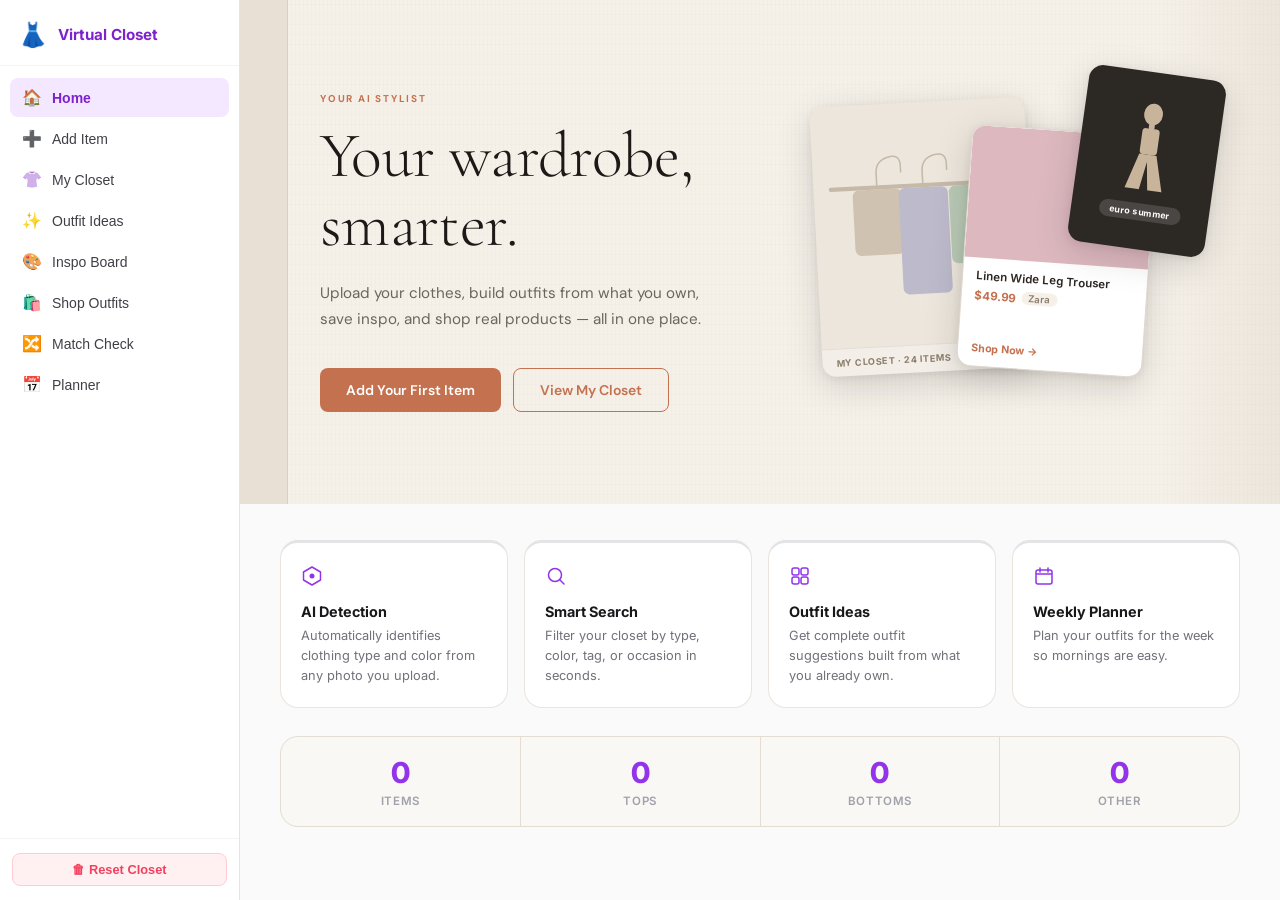
==== commit 2aa96530: "final build before deployment" ====
--- a/frontend/index.html
+++ b/frontend/index.html
@@ -10,10 +10,12 @@
   <link rel="preconnect" href="https://fonts.googleapis.com" />
   <link rel="preconnect" href="https://fonts.gstatic.com" crossorigin />
   <link href="https://fonts.googleapis.com/css2?family=Inter:wght@300;400;500;600;700&display=swap" rel="stylesheet" />
+  <link href="https://fonts.googleapis.com/css2?family=Cormorant+Garamond:ital,wght@0,400;0,600;1,400;1,600&display=swap" rel="stylesheet" />
+  <link href="https://fonts.googleapis.com/css2?family=DM+Sans:wght@400;500;600;700&display=swap" rel="stylesheet" />
   <link rel="stylesheet" href="style.css" />
 </head>
 <body>
-
+  
   <!-- ===== SIDEBAR NAV ===== -->
   <nav class="sidebar" id="sidebar">
     <div class="sidebar-header">
@@ -38,6 +40,12 @@
       <li><button class="nav-btn" data-tab="outfits">
         <span class="nav-icon">✨</span> Outfit Ideas
       </button></li>
+      <li><button class="nav-btn" data-tab="inspo">
+        <span class="nav-icon">🎨</span> Inspo Board
+      </button></li>
+      <li><button class="nav-btn" data-tab="shop">
+        <span class="nav-icon">🛍️</span> Shop Outfits
+      </button></li>
       <li><button class="nav-btn" data-tab="match">
         <span class="nav-icon">🔀</span> Match Check
       </button></li>
@@ -64,44 +72,118 @@
     <!-- HOME TAB -->
     <section id="tab-home" class="tab active">
       <div class="hero">
+        <!-- Left: editorial text -->
         <div class="hero-text">
-          <h1>Your AI-Powered<br/><span class="gradient-text">Virtual Closet</span></h1>
-          <p>Upload your clothes, get AI detection for type &amp; color, then let the app suggest outfits for you.</p>
+          <span class="hero-eyebrow">Your AI Stylist</span>
+          <h1 class="hero-headline">Your wardrobe,<br>smarter.</h1>
+          <p class="hero-sub">Upload your clothes, build outfits from what you own, save inspo, and shop real products — all in one place.</p>
           <div class="hero-actions">
-            <button class="btn-primary" onclick="showTab('add')">➕ Add Your First Item</button>
-            <button class="btn-secondary" onclick="showTab('closet')">View My Closet</button>
-          </div>
-        </div>
-        <div class="hero-visual">
-          <div class="hero-cards">
-            <div class="mini-card" style="--r:0deg">👗</div>
-            <div class="mini-card" style="--r:12deg">👔</div>
-            <div class="mini-card" style="--r:-8deg">👖</div>
-            <div class="mini-card" style="--r:20deg">🧥</div>
-          </div>
+            <button class="hero-btn-primary" onclick="showTab('add')">Add Your First Item</button>
+            <button class="hero-btn-secondary" onclick="showTab('closet')">View My Closet</button>
+          </div>
+        </div>
+
+        <!-- Right: CSS card collage -->
+        <div class="hero-collage" aria-hidden="true">
+
+          <!-- Card 1: Closet view (largest, -3deg) -->
+          <div class="hc-card hc-closet-card">
+            <svg class="hc-closet-svg" viewBox="0 0 210 190" fill="none" xmlns="http://www.w3.org/2000/svg">
+              <!-- Hanging rod -->
+              <rect x="15" y="56" width="180" height="4" rx="2" fill="#C5B9A8"/>
+              <!-- Hanger 1 -->
+              <line x1="62" y1="56" x2="62" y2="44" stroke="#C5B9A8" stroke-width="1.5"/>
+              <path d="M62 44 Q62 32 74 29 Q86 26 86 38 L86 44" stroke="#C5B9A8" stroke-width="1.5" fill="none" stroke-linecap="round"/>
+              <!-- Garment 1: tan top -->
+              <rect x="38" y="60" width="48" height="64" rx="6" fill="#D0C2B0"/>
+              <!-- Hanger 2 -->
+              <line x1="107" y1="56" x2="107" y2="44" stroke="#C5B9A8" stroke-width="1.5"/>
+              <path d="M107 44 Q107 32 119 29 Q131 26 131 38 L131 44" stroke="#C5B9A8" stroke-width="1.5" fill="none" stroke-linecap="round"/>
+              <!-- Garment 2: slate dress -->
+              <rect x="83" y="60" width="48" height="104" rx="6" fill="#BCBACB"/>
+              <!-- Hanger 3 -->
+              <line x1="156" y1="56" x2="156" y2="44" stroke="#C5B9A8" stroke-width="1.5"/>
+              <path d="M156 44 Q156 32 168 29 Q180 26 180 38 L180 44" stroke="#C5B9A8" stroke-width="1.5" fill="none" stroke-linecap="round"/>
+              <!-- Garment 3: sage top -->
+              <rect x="132" y="60" width="48" height="76" rx="6" fill="#B8C9B5"/>
+            </svg>
+            <div class="hc-closet-label">My Closet · 24 items</div>
+          </div>
+
+          <!-- Card 2: Shopping card (+4deg) -->
+          <div class="hc-card hc-shop-card">
+            <div class="hc-product-img"></div>
+            <div class="hc-product-details">
+              <div class="hc-product-name">Linen Wide Leg Trouser</div>
+              <div class="hc-product-row">
+                <span class="hc-product-price">$49.99</span>
+                <span class="hc-product-store">Zara</span>
+              </div>
+              <div class="hc-shop-now">Shop Now →</div>
+            </div>
+          </div>
+
+          <!-- Card 3: Inspo card (smallest, top right, +8deg) -->
+          <div class="hc-card hc-inspo-card">
+            <svg class="hc-silhouette-svg" viewBox="0 0 80 124" fill="none" xmlns="http://www.w3.org/2000/svg">
+              <!-- Head -->
+              <ellipse cx="40" cy="18" rx="13" ry="15" fill="#C8B49A"/>
+              <!-- Neck -->
+              <rect x="36" y="31" width="8" height="8" rx="2" fill="#C8B49A"/>
+              <!-- Body -->
+              <rect x="28" y="38" width="24" height="36" rx="5" fill="#C8B49A"/>
+              <!-- Flared legs -->
+              <path d="M28 74 L14 124 L34 124 L40 84 L46 124 L66 124 L52 74 Z" fill="#C8B49A"/>
+            </svg>
+            <span class="hc-badge">euro summer</span>
+          </div>
+
         </div>
       </div>
 
       <div class="feature-grid">
         <div class="feature-card">
-          <span class="feature-icon">🤖</span>
+          <div class="feature-icon">
+            <svg width="22" height="22" viewBox="0 0 22 22" fill="none" aria-hidden="true">
+              <path d="M11 2L19.5 7V15L11 20L2.5 15V7L11 2Z" stroke="var(--purple-600)" stroke-width="1.5" stroke-linejoin="round"/>
+              <circle cx="11" cy="11" r="2.5" fill="var(--purple-600)"/>
+            </svg>
+          </div>
           <h3>AI Detection</h3>
-          <p>YOLOS-Fashionpedia model auto-detects clothing type and dominant color from any photo.</p>
+          <p>Automatically identifies clothing type and color from any photo you upload.</p>
         </div>
         <div class="feature-card">
-          <span class="feature-icon">🔍</span>
+          <div class="feature-icon">
+            <svg width="22" height="22" viewBox="0 0 22 22" fill="none" aria-hidden="true">
+              <circle cx="10" cy="10" r="6.5" stroke="var(--purple-600)" stroke-width="1.5"/>
+              <path d="M15 15L19 19" stroke="var(--purple-600)" stroke-width="1.5" stroke-linecap="round"/>
+            </svg>
+          </div>
           <h3>Smart Search</h3>
-          <p>Filter your closet by type, color, tag, or occasion in an instant.</p>
+          <p>Filter your closet by type, color, tag, or occasion in seconds.</p>
         </div>
         <div class="feature-card">
-          <span class="feature-icon">✨</span>
+          <div class="feature-icon">
+            <svg width="22" height="22" viewBox="0 0 22 22" fill="none" aria-hidden="true">
+              <rect x="3" y="3" width="7" height="7" rx="2" stroke="var(--purple-600)" stroke-width="1.5"/>
+              <rect x="12" y="3" width="7" height="7" rx="2" stroke="var(--purple-600)" stroke-width="1.5"/>
+              <rect x="3" y="12" width="7" height="7" rx="2" stroke="var(--purple-600)" stroke-width="1.5"/>
+              <rect x="12" y="12" width="7" height="7" rx="2" stroke="var(--purple-600)" stroke-width="1.5"/>
+            </svg>
+          </div>
           <h3>Outfit Ideas</h3>
-          <p>Get a randomized outfit suggestion or browse curated combos from your wardrobe.</p>
+          <p>Get complete outfit suggestions built from what you already own.</p>
         </div>
         <div class="feature-card">
-          <span class="feature-icon">📅</span>
-          <h3>Planner</h3>
-          <p>Plan your outfits for the week and never stress about getting dressed again.</p>
+          <div class="feature-icon">
+            <svg width="22" height="22" viewBox="0 0 22 22" fill="none" aria-hidden="true">
+              <rect x="3" y="5" width="16" height="14" rx="2" stroke="var(--purple-600)" stroke-width="1.5"/>
+              <path d="M3 9H19" stroke="var(--purple-600)" stroke-width="1.5"/>
+              <path d="M7 3V7M15 3V7" stroke="var(--purple-600)" stroke-width="1.5" stroke-linecap="round"/>
+            </svg>
+          </div>
+          <h3>Weekly Planner</h3>
+          <p>Plan your outfits for the week so mornings are easy.</p>
         </div>
       </div>
 
@@ -124,25 +206,12 @@
         </div>
       </div>
 
-      <!-- Style DNA — visible after 5+ items -->
+      <!-- Style profile — visible after 5+ items -->
       <div class="style-dna" id="styleDna" style="display:none">
-        <div class="dna-header">
-          <div>
-            <h3>Your Style DNA</h3>
-            <p>Based on your wardrobe</p>
-          </div>
-          <span class="dna-personality" id="dnaPersonality"></span>
-        </div>
-        <div class="dna-body">
-          <div class="dna-section">
-            <div class="dna-section-label">Dominant Colors</div>
-            <div class="dna-swatches" id="dnaSwatches"></div>
-          </div>
-          <div class="dna-section">
-            <div class="dna-section-label">Wardrobe Breakdown</div>
-            <div class="dna-bar-wrap" id="dnaBreakdown"></div>
-          </div>
-        </div>
+        <div class="sdna-headline" id="sdnaHeadline"></div>
+        <p class="sdna-para" id="sdnaPara"></p>
+        <div class="sdna-colors" id="sdnaColors"></div>
+        <p class="sdna-inspo-line" id="sdnaInspoLine" style="display:none"></p>
       </div>
     </section>
 
@@ -261,6 +330,8 @@
           <button class="chip" data-filter="bottoms" onclick="setFilter('bottoms', this)">Bottoms</button>
           <button class="chip" data-filter="jackets" onclick="setFilter('jackets', this)">Jackets</button>
           <button class="chip" data-filter="dresses" onclick="setFilter('dresses', this)">Dresses</button>
+          <button class="chip" data-filter="shoes" onclick="setFilter('shoes', this)">Shoes</button>
+          <button class="chip" data-filter="accessories" onclick="setFilter('accessories', this)">Accessories</button>
           <button class="chip" data-filter="other" onclick="setFilter('other', this)">Other</button>
         </div>
         <div class="view-toggle">
@@ -327,7 +398,106 @@
       <div id="outfitHistory" class="outfit-history"></div>
     </section>
 
+    <!-- INSPO BOARD TAB -->
+    <section id="tab-inspo" class="tab">
+      <div class="page-header">
+        <h2>Inspo Board</h2>
+        <p>Save outfit inspiration from Pinterest or your camera roll, then let AI build it from your closet.</p>
+      </div>
+
+      <div class="inspo-input-row">
+        <!-- Pinterest URL import -->
+        <div class="inspo-url-box">
+          <div class="inspo-input-label">Pinterest URL</div>
+          <div class="inspo-url-row">
+            <input type="text" id="inspoUrlInput" class="inspo-url-field" placeholder="Paste a Pinterest pin URL…" />
+            <button class="btn-primary" onclick="importPinterestUrl()">Import</button>
+          </div>
+          <div id="inspoUrlStatus" class="inspo-url-status" style="display:none"></div>
+        </div>
+        <!-- Direct image upload -->
+        <div class="inspo-upload-box" id="inspoUploadZone">
+          <input type="file" id="inspoUpload" accept="image/*" hidden />
+          <div class="inspo-drop-inner">
+            <span class="inspo-drop-icon">📷</span>
+            <p>Drop an image or <span class="link-text">browse</span></p>
+            <p class="upload-hint">JPG · PNG · WEBP</p>
+          </div>
+        </div>
+      </div>
+
+      <!-- Analyzing spinner -->
+      <div class="ai-thinking" id="inspoAnalyzing" style="display:none">
+        <div class="ai-spinner"></div>
+        <span>Analyzing your inspo…</span>
+      </div>
+
+      <!-- Masonry grid -->
+      <div id="inspoGrid" class="inspo-grid"></div>
+
+      <!-- Empty state -->
+      <div id="inspoEmpty" class="empty-state">
+        <span class="empty-icon">🎨</span>
+        <p>Add your first inspo image — paste a Pinterest link or upload a photo</p>
+      </div>
+    </section>
+
     <!-- MATCH CHECK TAB -->
+    <section id="tab-shop" class="tab">
+      <div class="page-header">
+        <h2>Shop Outfits</h2>
+        <p>Complete looks you can buy right now</p>
+      </div>
+
+      <div class="shop-outfits-filters">
+        <div class="sof-filter-row">
+          <div class="sof-group-label">Occasion</div>
+          <div class="sof-chip-group" id="sofOccasion">
+            <button class="sof-chip active" data-val="">All</button>
+            <button class="sof-chip" data-val="Casual">Casual</button>
+            <button class="sof-chip" data-val="Work">Work</button>
+            <button class="sof-chip" data-val="Date Night">Date Night</button>
+            <button class="sof-chip" data-val="Formal">Formal</button>
+            <button class="sof-chip" data-val="Beach">Beach</button>
+            <button class="sof-chip" data-val="Gym">Gym</button>
+            <button class="sof-chip" data-val="Travel">Travel</button>
+          </div>
+        </div>
+        <div class="sof-filter-row">
+          <div class="sof-group-label">Vibe</div>
+          <div class="sof-chip-group" id="sofVibe">
+            <button class="sof-chip active" data-val="">Any</button>
+            <button class="sof-chip" data-val="Clean Girl">Clean Girl</button>
+            <button class="sof-chip" data-val="Euro Summer">Euro Summer</button>
+            <button class="sof-chip" data-val="Quiet Luxury">Quiet Luxury</button>
+            <button class="sof-chip" data-val="Streetwear">Streetwear</button>
+            <button class="sof-chip" data-val="Boho">Boho</button>
+            <button class="sof-chip" data-val="Preppy">Preppy</button>
+            <button class="sof-chip" data-val="Dark Academia">Dark Academia</button>
+          </div>
+        </div>
+        <div class="sof-filter-row">
+          <div class="sof-group-label">Store</div>
+          <div class="sof-chip-group" id="sofStore">
+            <button class="sof-chip active" data-val="">All</button>
+            <button class="sof-chip" data-val="Shein">Shein</button>
+            <button class="sof-chip" data-val="Zara">Zara</button>
+            <button class="sof-chip" data-val="H&M">H&amp;M</button>
+            <button class="sof-chip" data-val="Aritzia">Aritzia</button>
+            <button class="sof-chip" data-val="Garage">Garage</button>
+          </div>
+        </div>
+        <button class="btn-primary sof-generate-btn" onclick="generateShopOutfits()">✨ Generate Outfits</button>
+      </div>
+
+      <div id="shopOutfitsGrid" class="shop-outfits-grid">
+        <div class="sof-empty" id="shopOutfitsEmpty">
+          <span class="sof-empty-icon">🛍️</span>
+          <p>Pick an occasion and vibe, then hit <strong>Generate Outfits</strong> to discover complete shoppable looks.</p>
+        </div>
+      </div>
+    </section>
+
     <section id="tab-match" class="tab">
       <div class="page-header">
         <h2>Match Check</h2>
--- a/frontend/style.css
+++ b/frontend/style.css
@@ -160,39 +160,137 @@
 .danger-btn:hover { background: #ffe4e6; }
 .link-btn { background: none; border: none; color: var(--purple-600); cursor: pointer; font-weight: 600; text-decoration: underline; }
 
-/* ---------- Hero ---------- */
+/* ---------- Hero (full-bleed editorial) ---------- */
 .hero {
-  display: flex; align-items: center; gap: 40px;
-  background: linear-gradient(135deg, var(--purple-50) 0%, #fdf2f8 100%);
-  border-radius: var(--radius-xl); padding: 48px 44px;
-  margin-bottom: 32px; overflow: hidden; position: relative;
-}
-.hero-text { flex: 1; }
-.hero-text h1 { font-size: 2.4rem; font-weight: 800; line-height: 1.2; margin-bottom: 14px; }
-.gradient-text {
-  background: linear-gradient(135deg, var(--purple-600), var(--pink-500));
-  -webkit-background-clip: text; -webkit-text-fill-color: transparent; background-clip: text;
-}
-.hero-text p { color: var(--neutral-500); font-size: 1rem; max-width: 420px; margin-bottom: 24px; line-height: 1.6; }
+  display: flex; align-items: center; gap: 56px;
+  /* break out of main-content padding for full-bleed effect */
+  margin: -36px -40px 36px;
+  padding: 72px 64px 72px 80px;
+  position: relative; overflow: hidden;
+  /* warm cream base + linen cross-hatch texture */
+  background:
+    repeating-linear-gradient(
+      90deg, transparent 0, transparent 3px,
+      rgba(0,0,0,.016) 3px, rgba(0,0,0,.016) 4px
+    ),
+    repeating-linear-gradient(
+      0deg, transparent 0, transparent 9px,
+      rgba(0,0,0,.010) 9px, rgba(0,0,0,.010) 10px
+    ),
+    #F5F0E8;
+}
+/* wardrobe door edge strip on left */
+.hero::before {
+  content: ''; position: absolute; left: 0; top: 0; bottom: 0;
+  width: 48px; background: #E8E0D4;
+  border-right: 1px solid rgba(0,0,0,.07);
+}
+/* depth shadow on right */
+.hero::after {
+  content: ''; position: absolute; right: 0; top: 0; bottom: 0;
+  width: 120px;
+  background: linear-gradient(to left, rgba(160,140,120,.10), transparent);
+  pointer-events: none;
+}
+
+/* Left column text */
+.hero-text { flex: 1; position: relative; z-index: 1; }
+.hero-eyebrow {
+  display: block;
+  font-family: 'DM Sans', 'Inter', sans-serif;
+  font-size: .62rem; font-weight: 700; letter-spacing: .18em;
+  text-transform: uppercase; color: #C4714F; margin-bottom: 16px;
+}
+.hero-headline {
+  font-family: 'Cormorant Garamond', Georgia, serif;
+  font-size: 4rem; font-weight: 300; line-height: 1.08;
+  color: #1C1917; letter-spacing: -.01em; margin-bottom: 22px;
+}
+.hero-sub {
+  font-family: 'DM Sans', 'Inter', sans-serif;
+  font-size: .95rem; color: #6B6560;
+  line-height: 1.7; max-width: 400px; margin-bottom: 36px;
+}
 .hero-actions { display: flex; gap: 12px; flex-wrap: wrap; }
-.hero-visual { display: flex; align-items: center; justify-content: center; flex-shrink: 0; }
-.hero-cards { position: relative; width: 160px; height: 160px; }
-.mini-card {
-  position: absolute; top: 50%; left: 50%;
-  width: 64px; height: 80px;
-  background: var(--white); border-radius: var(--radius-md);
-  box-shadow: var(--shadow-md);
-  display: flex; align-items: center; justify-content: center;
-  font-size: 1.8rem;
-  transform: translate(-50%, -50%) rotate(var(--r, 0deg)) translate(40px, 0);
-  animation: float 3.5s ease-in-out infinite;
-}
-.mini-card:nth-child(1) { animation-delay: 0s; }
-.mini-card:nth-child(2) { animation-delay: .4s; }
-.mini-card:nth-child(3) { animation-delay: .8s; }
-.mini-card:nth-child(4) { animation-delay: 1.2s; }
-@keyframes float { 0%,100% { transform: translate(-50%,-50%) rotate(var(--r,0deg)) translate(40px,0) translateY(0); }
-  50% { transform: translate(-50%,-50%) rotate(var(--r,0deg)) translate(40px,0) translateY(-6px); } }
+/* Terracotta hero buttons (home-only, do not override global .btn-primary) */
+.hero-btn-primary {
+  background: #C4714F; color: #fff; border: none;
+  border-radius: var(--radius-sm); padding: 12px 26px;
+  font-family: 'DM Sans', 'Inter', sans-serif;
+  font-size: .875rem; font-weight: 600; cursor: pointer;
+  transition: opacity .18s, transform .18s;
+  display: inline-flex; align-items: center; gap: 6px;
+}
+.hero-btn-primary:hover { opacity: .88; transform: translateY(-1px); }
+.hero-btn-secondary {
+  background: transparent; color: #C4714F;
+  border: 1.5px solid #C4714F; border-radius: var(--radius-sm);
+  padding: 12px 26px;
+  font-family: 'DM Sans', 'Inter', sans-serif;
+  font-size: .875rem; font-weight: 600; cursor: pointer;
+  transition: background .18s;
+}
+.hero-btn-secondary:hover { background: rgba(196,113,79,.08); }
+
+/* Right column: card collage */
+.hero-collage {
+  flex-shrink: 0; width: 400px; height: 360px;
+  position: relative; z-index: 1;
+}
+.hc-card {
+  position: absolute; border-radius: 14px;
+  box-shadow: 0 10px 36px rgba(0,0,0,.14), 0 2px 8px rgba(0,0,0,.07);
+}
+/* Card 1 — closet view, -3deg */
+.hc-closet-card {
+  left: 0; top: 30px; width: 215px; height: 270px;
+  background: #EDE6DC; transform: rotate(-3deg); z-index: 1;
+  display: flex; flex-direction: column; overflow: hidden;
+}
+.hc-closet-svg { flex: 1; width: 100%; }
+.hc-closet-label {
+  font-size: .57rem; font-weight: 700; text-transform: uppercase;
+  letter-spacing: .06em; color: #8B7D6B;
+  padding: 8px 14px; border-top: 1px solid rgba(0,0,0,.07);
+  background: rgba(255,255,255,.3);
+}
+/* Card 2 — shopping card, +4deg */
+.hc-shop-card {
+  left: 148px; top: 58px; width: 186px; height: 242px;
+  background: #fff; border: 1px solid #E0D8CF;
+  transform: rotate(4deg); z-index: 2;
+  display: flex; flex-direction: column; overflow: hidden;
+}
+.hc-product-img {
+  height: 132px; background: #DDB8BF; flex-shrink: 0;
+}
+.hc-product-details {
+  padding: 11px 13px; display: flex; flex-direction: column; gap: 5px; flex: 1;
+}
+.hc-product-name {
+  font-size: .72rem; font-weight: 600; color: #2C2420; line-height: 1.3;
+}
+.hc-product-row { display: flex; align-items: center; gap: 6px; }
+.hc-product-price { font-size: .72rem; font-weight: 700; color: #C4714F; }
+.hc-product-store {
+  font-size: .6rem; font-weight: 600;
+  background: #F5F0E8; color: #8B7D6B;
+  padding: 1px 7px; border-radius: 999px;
+}
+.hc-shop-now { font-size: .66rem; font-weight: 700; color: #C4714F; margin-top: auto; }
+/* Card 3 — inspo, +8deg */
+.hc-inspo-card {
+  right: 0; top: 0; width: 138px; height: 178px;
+  background: #2C2824; transform: rotate(8deg); z-index: 3;
+  display: flex; flex-direction: column;
+  align-items: center; justify-content: center; gap: 14px; overflow: hidden;
+}
+.hc-silhouette-svg { width: 58px; height: auto; }
+.hc-badge {
+  background: rgba(255,255,255,.14); color: #fff;
+  font-size: .55rem; font-weight: 700; letter-spacing: .06em;
+  padding: 3px 10px; border-radius: 999px;
+}
 
 /* ---------- Feature grid ---------- */
 .feature-grid {
@@ -200,26 +298,30 @@
 }
 .feature-card {
   background: var(--white); border-radius: var(--radius-lg);
-  padding: 22px 18px; border: 1px solid var(--neutral-200);
-  transition: box-shadow var(--transition), transform var(--transition);
-}
-.feature-card:hover { box-shadow: var(--shadow-md); transform: translateY(-2px); }
-.feature-icon { font-size: 1.6rem; display: block; margin-bottom: 10px; }
-.feature-card h3 { font-size: .9rem; font-weight: 700; margin-bottom: 6px; }
-.feature-card p { font-size: .8rem; color: var(--neutral-500); line-height: 1.5; }
+  padding: 22px 20px; border: 1px solid #EBE5DD;
+  border-top: 3px solid var(--neutral-200);
+  transition: box-shadow var(--transition), transform var(--transition), border-top-color var(--transition);
+}
+.feature-card:hover {
+  box-shadow: var(--shadow-md); transform: translateY(-2px);
+  border-top-color: var(--purple-400);
+}
+.feature-icon { display: block; margin-bottom: 14px; line-height: 1; }
+.feature-card h3 { font-size: .9rem; font-weight: 700; margin-bottom: 6px; color: var(--neutral-900); }
+.feature-card p { font-size: .8rem; color: var(--neutral-500); line-height: 1.55; }
 
 /* ---------- Stats bar ---------- */
 .stats-bar {
-  display: flex; gap: 1px; background: var(--neutral-200);
+  display: flex; gap: 1px; background: #E4DDD4;
   border-radius: var(--radius-lg); overflow: hidden;
-  border: 1px solid var(--neutral-200);
+  border: 1px solid #E4DDD4; margin-bottom: 0;
 }
 .stat {
-  flex: 1; background: var(--white); padding: 18px 20px;
+  flex: 1; background: #FAF8F5; padding: 18px 20px;
   display: flex; flex-direction: column; align-items: center; gap: 4px;
 }
 .stat-num { font-size: 1.8rem; font-weight: 800; color: var(--purple-600); }
-.stat-label { font-size: .75rem; color: var(--neutral-400); font-weight: 500; text-transform: uppercase; letter-spacing: .04em; }
+.stat-label { font-size: .72rem; color: var(--neutral-400); font-weight: 600; text-transform: uppercase; letter-spacing: .05em; }
 
 /* ---------- Add Item layout ---------- */
 .add-layout {
@@ -467,25 +569,78 @@
 }
 .planner-day {
   background: var(--white); border-radius: var(--radius-md);
-  border: 1px solid var(--neutral-200); padding: 14px 10px;
+  border: 1px solid var(--neutral-200); padding: 12px 10px;
   min-height: 180px; display: flex; flex-direction: column; gap: 8px;
 }
 .planner-day-label {
-  font-size: .7rem; font-weight: 700; text-transform: uppercase;
+  font-size: .65rem; font-weight: 700; text-transform: uppercase;
   letter-spacing: .08em; color: var(--neutral-400);
 }
 .planner-day.today { border-color: var(--purple-400); background: var(--purple-50); }
 .planner-day.today .planner-day-label { color: var(--purple-600); }
-.planner-slot {
-  flex: 1; border: 1.5px dashed var(--neutral-200);
-  border-radius: var(--radius-sm); display: flex;
-  align-items: center; justify-content: center;
-  font-size: .75rem; color: var(--neutral-300); cursor: pointer; min-height: 90px;
-  transition: all var(--transition);
-}
-.planner-slot:hover { border-color: var(--purple-300); color: var(--purple-400); background: var(--purple-50); }
-.planner-slot.filled { border-style: solid; border-color: var(--neutral-200); padding: 4px; }
-.planner-slot.filled img { width: 100%; height: 80px; object-fit: cover; border-radius: 6px; }
+
+/* Multi-item outfit thumbnails in day card */
+.pd-thumbs {
+  display: flex; flex-wrap: wrap; gap: 4px; flex: 1;
+}
+.pd-thumb {
+  position: relative; width: 42px; border-radius: 6px;
+  overflow: hidden; flex-shrink: 0; cursor: default;
+}
+.pd-thumb img { width: 42px; height: 52px; object-fit: cover; display: block; }
+.pd-remove-btn {
+  position: absolute; top: 2px; right: 2px;
+  width: 14px; height: 14px;
+  background: rgba(0,0,0,.6); color: #fff;
+  border: none; border-radius: 50%;
+  font-size: .45rem; cursor: pointer;
+  display: none; align-items: center; justify-content: center;
+  line-height: 1;
+}
+.pd-thumb:hover .pd-remove-btn { display: flex; }
+.pd-foot {
+  display: flex; gap: 6px; align-items: center; margin-top: auto;
+}
+.pd-add-btn {
+  flex: 1; background: none; border: 1.5px dashed var(--neutral-300);
+  border-radius: var(--radius-sm); color: var(--neutral-400);
+  font-size: .72rem; cursor: pointer; padding: 8px 4px;
+  transition: all var(--transition); text-align: center;
+}
+.pd-add-btn:hover { border-color: var(--purple-300); color: var(--purple-500); background: var(--purple-50); }
+.pd-add-btn-sm {
+  background: var(--purple-50); border: 1px solid var(--purple-200);
+  border-radius: var(--radius-sm); color: var(--purple-700);
+  font-size: .68rem; font-weight: 600; cursor: pointer; padding: 5px 8px;
+  transition: background var(--transition);
+}
+.pd-add-btn-sm:hover { background: var(--purple-100); }
+.pd-clear-btn {
+  font-size: .65rem; color: var(--neutral-400); background: none;
+  border: none; cursor: pointer; text-decoration: underline;
+  white-space: nowrap; padding: 0;
+}
+.pd-clear-btn:hover { color: var(--danger); }
+
+/* Picker modal items */
+.pp-item {
+  cursor: pointer; border-radius: 10px; overflow: hidden;
+  border: 2px solid transparent; transition: border-color .15s, opacity .15s;
+  flex-shrink: 0; width: 90px; position: relative;
+}
+.pp-item:hover { border-color: var(--purple-400); }
+.pp-item.pp-added { border-color: var(--success); }
+.pp-item img { width: 90px; height: 110px; object-fit: cover; display: block; }
+.pp-check {
+  position: absolute; top: 4px; right: 4px;
+  width: 20px; height: 20px; background: var(--success); color: #fff;
+  border-radius: 50%; font-size: .7rem; font-weight: 700;
+  display: flex; align-items: center; justify-content: center;
+}
+.pp-label {
+  font-size: .68rem; padding: 3px 4px; text-align: center;
+  color: var(--neutral-700); font-weight: 600; background: var(--white);
+}
 
 /* ---------- Modal ---------- */
 .modal-overlay {
@@ -544,10 +699,16 @@
   .main-content {
     margin-left: 0; padding: 16px 16px; padding-top: calc(var(--topbar-h) + 20px);
   }
-  .hero { flex-direction: column; padding: 32px 24px; text-align: center; }
-  .hero-text h1 { font-size: 1.8rem; }
+  .hero {
+    margin: calc(-1 * (var(--topbar-h) + 20px)) -16px 24px;
+    padding: 48px 28px 56px 36px;
+    flex-direction: column; text-align: center; gap: 36px;
+  }
+  .hero::before { width: 20px; }
+  .hero-headline { font-size: 2.8rem; }
+  .hero-sub { margin-left: auto; margin-right: auto; margin-bottom: 28px; }
   .hero-actions { justify-content: center; }
-  .hero-visual { display: none; }
+  .hero-collage { display: none; }
   .add-layout { grid-template-columns: 1fr; }
   .filter-bar { flex-direction: column; align-items: stretch; }
   .search-wrap { width: 100%; }
@@ -576,63 +737,67 @@
    STYLE DNA
    ============================================================ */
 .style-dna {
-  background: linear-gradient(135deg, var(--purple-50), #fdf2f8);
-  border: 1px solid var(--purple-200);
+  background: linear-gradient(135deg, #FAF8F5, #F0EAE2);
+  border: 1px solid #E4DDD4;
   border-radius: var(--radius-xl);
-  padding: 28px 32px;
+  padding: 32px 36px;
   margin-top: 24px;
-}
-.dna-header {
-  display: flex; align-items: center; justify-content: space-between;
-  margin-bottom: 22px; flex-wrap: wrap; gap: 10px;
-}
-.dna-header h3 { font-size: 1.05rem; font-weight: 700; color: var(--neutral-900); }
-.dna-header p  { font-size: .8rem; color: var(--neutral-400); margin-top: 2px; }
-.dna-personality {
-  background: linear-gradient(135deg, var(--purple-500), var(--pink-500));
-  color: var(--white); border-radius: 999px;
-  padding: 5px 16px; font-size: .8rem; font-weight: 700;
-  letter-spacing: .02em; white-space: nowrap;
-}
-.dna-body {
-  display: grid; grid-template-columns: 1fr 1fr; gap: 28px;
-}
-.dna-section-label {
-  font-size: .72rem; font-weight: 700; text-transform: uppercase;
-  letter-spacing: .06em; color: var(--neutral-400); margin-bottom: 10px;
-}
-.dna-swatches { display: flex; gap: 8px; flex-wrap: wrap; }
-.dna-swatch-wrap { display: flex; flex-direction: column; align-items: center; gap: 4px; }
-.dna-swatch {
-  width: 36px; height: 36px; border-radius: 50%;
+  display: flex;
+  flex-direction: column;
+  gap: 18px;
+}
+
+/* Pull-quote headline in editorial serif */
+.sdna-headline {
+  font-family: 'Cormorant Garamond', Georgia, serif;
+  font-size: 1.85rem;
+  font-style: italic;
+  font-weight: 400;
+  line-height: 1.25;
+  color: var(--neutral-900);
+  letter-spacing: -.01em;
+}
+
+/* Personal paragraph */
+.sdna-para {
+  font-size: .9rem;
+  line-height: 1.75;
+  color: var(--neutral-600);
+  max-width: 580px;
+  margin: 0;
+}
+
+/* Color strip — no labels, just swatches */
+.sdna-colors {
+  display: flex;
+  gap: 10px;
+  align-items: center;
+  flex-wrap: wrap;
+}
+.sdna-swatch {
+  width: 28px;
+  height: 28px;
+  border-radius: 50%;
   border: 2px solid rgba(0,0,0,.08);
-  box-shadow: var(--shadow-sm);
-}
-.dna-swatch-name {
-  font-size: .65rem; color: var(--neutral-500); text-transform: capitalize;
-  max-width: 44px; text-align: center; line-height: 1.2;
-}
-.dna-bar-wrap { display: flex; flex-direction: column; gap: 8px; }
-.dna-bar-row { display: flex; align-items: center; gap: 8px; }
-.dna-bar-label {
-  font-size: .75rem; color: var(--neutral-600); width: 60px;
-  flex-shrink: 0; text-transform: capitalize;
-}
-.dna-bar-track {
-  flex: 1; height: 8px; background: var(--neutral-100);
-  border-radius: 999px; overflow: hidden;
-}
-.dna-bar-fill {
-  height: 100%; border-radius: 999px;
-  background: linear-gradient(90deg, var(--purple-400), var(--pink-400));
-  transition: width .6s ease;
-}
-.dna-bar-pct {
-  font-size: .72rem; color: var(--neutral-400); width: 28px;
-  text-align: right; flex-shrink: 0;
-}
+  box-shadow: 0 2px 6px rgba(0,0,0,.12);
+  flex-shrink: 0;
+  display: inline-block;
+}
+
+/* Inspo italic note */
+.sdna-inspo-line {
+  font-size: .85rem;
+  font-style: italic;
+  color: var(--neutral-500);
+  margin: 0;
+  line-height: 1.6;
+  border-top: 1px solid #E4DDD4;
+  padding-top: 14px;
+}
+
 @media (max-width: 600px) {
-  .dna-body { grid-template-columns: 1fr; }
+  .sdna-headline { font-size: 1.45rem; }
+  .style-dna { padding: 24px 20px; }
 }
 
 /* ============================================================
@@ -851,3 +1016,421 @@
 .batch-progress-label {
   font-size: .75rem; color: var(--neutral-500); white-space: nowrap; flex-shrink: 0;
 }
+
+/* ============================================================
+   INSPO BOARD
+   ============================================================ */
+
+.inspo-input-row {
+  display: grid; grid-template-columns: 1fr 1fr; gap: 16px; margin-bottom: 28px;
+}
+.inspo-url-box {
+  background: var(--white); border: 1px solid var(--neutral-200);
+  border-radius: var(--radius-lg); padding: 20px;
+  display: flex; flex-direction: column; gap: 10px;
+}
+.inspo-input-label {
+  font-size: .72rem; font-weight: 700; color: var(--neutral-500);
+  text-transform: uppercase; letter-spacing: .06em;
+}
+.inspo-url-row { display: flex; gap: 8px; }
+.inspo-url-field {
+  flex: 1; padding: 9px 14px; border: 1.5px solid var(--neutral-200);
+  border-radius: var(--radius-sm); font-size: .875rem; font-family: inherit;
+  outline: none; color: var(--neutral-900); background: var(--white);
+  transition: border-color var(--transition), box-shadow var(--transition);
+}
+.inspo-url-field:focus {
+  border-color: var(--purple-400); box-shadow: 0 0 0 3px rgba(168,85,247,.12);
+}
+.inspo-url-status { font-size: .78rem; color: var(--neutral-500); padding: 2px 0; }
+.inspo-url-status.error   { color: var(--danger); }
+.inspo-url-status.loading { color: var(--purple-600); }
+
+.inspo-upload-box {
+  background: var(--white); border: 2px dashed var(--purple-300);
+  border-radius: var(--radius-lg); cursor: pointer;
+  transition: all var(--transition);
+  display: flex; align-items: center; justify-content: center; min-height: 120px;
+}
+.inspo-upload-box:hover,
+.inspo-upload-box.drag-over {
+  border-color: var(--purple-500); background: var(--purple-50);
+}
+.inspo-drop-inner { text-align: center; padding: 24px 20px; pointer-events: none; }
+.inspo-drop-inner .link-text {
+  pointer-events: all; color: var(--purple-600); font-weight: 600;
+  cursor: pointer; text-decoration: underline;
+}
+.inspo-drop-icon { font-size: 2rem; display: block; margin-bottom: 8px; }
+.inspo-drop-inner p { font-size: .875rem; color: var(--neutral-500); }
+
+/* Masonry grid */
+.inspo-grid { columns: 3; column-gap: 16px; margin-bottom: 24px; }
+.inspo-card {
+  break-inside: avoid; margin-bottom: 16px;
+  background: var(--white); border: 1px solid var(--neutral-200);
+  border-radius: var(--radius-lg); overflow: hidden;
+  transition: box-shadow var(--transition), transform var(--transition);
+}
+.inspo-card:hover { box-shadow: var(--shadow-md); transform: translateY(-2px); }
+.inspo-img-wrap { position: relative; width: 100%; }
+.inspo-img-wrap img { width: 100%; display: block; }
+.inspo-vibe-badge {
+  position: absolute; bottom: 10px; left: 10px;
+  background: rgba(0,0,0,.58); color: var(--white);
+  backdrop-filter: blur(4px); -webkit-backdrop-filter: blur(4px);
+  border-radius: 999px; padding: 4px 12px;
+  font-size: .72rem; font-weight: 700; text-transform: capitalize; letter-spacing: .02em;
+  max-width: calc(100% - 20px); white-space: nowrap;
+  overflow: hidden; text-overflow: ellipsis;
+}
+.inspo-card-body { padding: 12px 14px 14px; }
+.inspo-palette { display: flex; gap: 5px; margin-bottom: 8px; flex-wrap: wrap; }
+.inspo-color-swatch {
+  width: 16px; height: 16px; border-radius: 50%;
+  border: 1.5px solid rgba(0,0,0,.08); display: inline-block; flex-shrink: 0;
+}
+.inspo-notes {
+  font-size: .78rem; color: var(--neutral-500); line-height: 1.5;
+  margin-bottom: 10px; font-style: italic;
+}
+.inspo-actions { display: flex; gap: 8px; align-items: center; }
+.inspo-build-btn { flex: 1; font-size: .78rem !important; padding: 8px 10px !important; }
+.inspo-remove-btn {
+  background: var(--danger-light); color: var(--danger);
+  border: 1.5px solid #fecdd3; border-radius: var(--radius-sm);
+  padding: 7px 10px; font-size: .78rem; cursor: pointer; flex-shrink: 0;
+  transition: background var(--transition);
+}
+.inspo-remove-btn:hover { background: #ffe4e6; }
+
+/* Build This Outfit modal */
+.build-modal-overlay {
+  position: fixed; inset: 0; background: rgba(0,0,0,.52);
+  z-index: 700; display: flex; align-items: center; justify-content: center; padding: 16px;
+}
+.build-modal {
+  background: var(--white); border-radius: var(--radius-xl);
+  max-width: 680px; width: 100%; max-height: 88vh; overflow-y: auto;
+  box-shadow: var(--shadow-lg); position: relative; animation: popIn .2s ease;
+}
+.build-modal-top {
+  position: sticky; top: 0; display: flex; justify-content: flex-end;
+  padding: 10px 12px 0; background: var(--white); z-index: 2;
+}
+.build-modal-close {
+  background: var(--neutral-100); color: var(--neutral-600); border: none;
+  border-radius: 50%; width: 30px; height: 30px; cursor: pointer;
+  font-size: .85rem; display: flex; align-items: center; justify-content: center;
+  transition: background var(--transition);
+}
+.build-modal-close:hover { background: var(--neutral-200); }
+.build-modal-header {
+  display: flex; gap: 16px; align-items: flex-start;
+  padding: 0 24px 18px;
+}
+.build-inspo-thumb {
+  width: 88px; height: 108px; object-fit: cover;
+  border-radius: var(--radius-md); flex-shrink: 0;
+}
+.build-header-info { flex: 1; }
+.build-notes {
+  font-size: .82rem; color: var(--neutral-500); line-height: 1.5;
+  font-style: italic; margin-top: 8px;
+}
+.build-modal-content { padding: 0 24px 28px; }
+.build-section-title {
+  font-size: .72rem; font-weight: 700; text-transform: uppercase;
+  letter-spacing: .06em; color: var(--neutral-400); margin-bottom: 14px;
+}
+.build-store-filter {
+  display: flex; align-items: center; gap: 10px;
+  margin-bottom: 20px; flex-wrap: wrap;
+}
+.build-store-label {
+  font-size: .78rem; font-weight: 600; color: var(--neutral-500); white-space: nowrap;
+}
+.build-matches { display: flex; flex-direction: column; gap: 14px; }
+.build-match-row {
+  background: var(--neutral-50); border: 1px solid var(--neutral-200);
+  border-radius: var(--radius-md); padding: 14px;
+}
+.build-piece-label {
+  font-size: .82rem; font-weight: 700; color: var(--neutral-700);
+  text-transform: capitalize; margin-bottom: 10px;
+}
+.build-closet-match { display: flex; gap: 12px; align-items: center; }
+.build-closet-thumb {
+  width: 60px; height: 76px; object-fit: cover;
+  border-radius: var(--radius-sm); border: 2px solid var(--success); flex-shrink: 0;
+}
+.build-match-badge {
+  display: inline-block; background: #d1fae5; color: #065f46;
+  border-radius: 999px; padding: 3px 10px; font-size: .72rem;
+  font-weight: 700; margin-bottom: 5px;
+}
+.build-match-type { font-size: .78rem; color: var(--neutral-600); text-transform: capitalize; }
+.build-gap-results {
+  display: flex; gap: 10px; flex-wrap: wrap; align-items: flex-start;
+}
+.shop-card {
+  display: flex; gap: 10px; background: var(--white);
+  border: 1px solid var(--neutral-200); border-radius: var(--radius-md);
+  padding: 10px; flex: 1; min-width: 160px; max-width: 220px;
+  align-items: flex-start; transition: box-shadow var(--transition);
+}
+.shop-card:hover { box-shadow: var(--shadow-sm); }
+.shop-thumb {
+  width: 56px; height: 68px; object-fit: cover;
+  border-radius: 6px; flex-shrink: 0; background: var(--neutral-100);
+}
+.shop-thumb-placeholder {
+  width: 56px; height: 68px; background: var(--neutral-100);
+  border-radius: 6px; display: flex; align-items: center; justify-content: center;
+  font-size: 1.4rem; flex-shrink: 0;
+}
+.shop-info { display: flex; flex-direction: column; gap: 4px; flex: 1; min-width: 0; }
+.shop-title {
+  font-size: .72rem; font-weight: 600; color: var(--neutral-700); line-height: 1.4;
+  display: -webkit-box; -webkit-line-clamp: 2; -webkit-box-orient: vertical; overflow: hidden;
+}
+.shop-meta { display: flex; gap: 6px; align-items: center; flex-wrap: wrap; }
+.shop-price { font-size: .75rem; font-weight: 700; color: var(--purple-700); }
+.shop-store-badge {
+  font-size: .65rem; font-weight: 600; background: var(--neutral-100);
+  color: var(--neutral-500); padding: 1px 6px; border-radius: 999px;
+}
+.shop-now-btn {
+  display: inline-block; margin-top: 2px; font-size: .72rem; font-weight: 700;
+  color: var(--purple-600); text-decoration: none; transition: color var(--transition);
+}
+.shop-now-btn:hover { color: var(--purple-700); text-decoration: underline; }
+
+/* Style DNA inspo insights row */
+.dna-inspo-row {
+  display: grid; grid-template-columns: repeat(3, 1fr); gap: 20px;
+  margin-top: 20px; padding-top: 20px; border-top: 1px solid var(--purple-200);
+}
+.dna-sub-label {
+  display: inline-block; margin-left: 6px;
+  font-size: .62rem; font-weight: 600; border-radius: 999px;
+  padding: 1px 7px; text-transform: none; letter-spacing: 0;
+}
+.dna-sub-have { background: #d1fae5; color: #065f46; }
+.dna-sub-want { background: var(--purple-100); color: var(--purple-700); }
+
+/* Responsive inspo */
+@media (max-width: 900px) {
+  .inspo-grid        { columns: 2; }
+  .inspo-input-row   { grid-template-columns: 1fr; }
+  .dna-inspo-row     { grid-template-columns: 1fr; }
+}
+@media (max-width: 480px) {
+  .inspo-grid        { columns: 1; }
+  .build-modal       { max-height: 95vh; }
+  .shop-card         { max-width: 100%; }
+  .build-gap-results { flex-direction: column; }
+}
+
+/* Manual search fallback (no results found) */
+.manual-search-box { display: flex; flex-direction: column; gap: 8px; padding: 4px 0; }
+.manual-search-row { display: flex; gap: 6px; }
+.manual-search-input {
+  flex: 1; font-size: .75rem; padding: 5px 9px;
+  border: 1px solid var(--neutral-300); border-radius: 7px;
+  background: var(--neutral-50); color: var(--neutral-800);
+  outline: none;
+}
+.manual-search-input:focus { border-color: var(--purple-400); }
+.manual-search-btn {
+  font-size: .72rem; font-weight: 600; padding: 5px 12px;
+  background: var(--purple-600); color: #fff; border: none;
+  border-radius: 7px; cursor: pointer; white-space: nowrap;
+}
+.manual-search-btn:hover { background: var(--purple-700); }
+
+/* ─── Shop Outfits tab ──────────────────────────────────────────────────────── */
+.shop-outfits-filters {
+  background: var(--white, #fff);
+  border: 1px solid var(--neutral-200);
+  border-radius: 14px;
+  padding: 18px 20px;
+  margin-bottom: 24px;
+  display: flex;
+  flex-direction: column;
+  gap: 14px;
+}
+.sof-filter-row {
+  display: flex;
+  align-items: flex-start;
+  gap: 10px;
+  flex-wrap: wrap;
+}
+.sof-group-label {
+  font-size: .68rem;
+  font-weight: 700;
+  text-transform: uppercase;
+  letter-spacing: .07em;
+  color: var(--neutral-400);
+  white-space: nowrap;
+  padding-top: 5px;
+  min-width: 58px;
+}
+.sof-chip-group { display: flex; gap: 6px; flex-wrap: wrap; }
+.sof-chip {
+  font-size: .72rem; font-weight: 500;
+  padding: 4px 13px; border-radius: 999px;
+  border: 1.5px solid var(--neutral-300);
+  background: var(--neutral-50); color: var(--neutral-600);
+  cursor: pointer; transition: all .15s;
+}
+.sof-chip:hover { border-color: var(--purple-400); color: var(--purple-600); }
+.sof-chip.active {
+  background: var(--purple-100); border-color: var(--purple-400);
+  color: var(--purple-700); font-weight: 700;
+}
+.sof-generate-btn { align-self: flex-start; margin-top: 4px; }
+
+/* Empty state */
+.sof-empty {
+  grid-column: 1 / -1;
+  display: flex; flex-direction: column; align-items: center;
+  gap: 12px; padding: 60px 20px; text-align: center;
+  color: var(--neutral-400);
+}
+.sof-empty-icon { font-size: 2.5rem; }
+.sof-empty p { font-size: .85rem; max-width: 340px; line-height: 1.6; }
+
+/* Outfit grid */
+.shop-outfits-grid {
+  display: grid;
+  grid-template-columns: 1fr 1fr;
+  gap: 20px;
+}
+
+/* Outfit card */
+.shop-outfit-card {
+  background: var(--white, #fff);
+  border: 1px solid var(--neutral-200);
+  border-radius: 16px;
+  padding: 18px;
+  display: flex; flex-direction: column; gap: 14px;
+  box-shadow: 0 2px 10px rgba(0,0,0,.05);
+}
+.soc-header {
+  display: flex; justify-content: space-between;
+  align-items: flex-start; gap: 10px;
+}
+.soc-name {
+  font-size: .95rem; font-weight: 700; color: var(--neutral-900); line-height: 1.3;
+}
+.soc-vibe-badge {
+  font-size: .62rem; font-weight: 700;
+  background: linear-gradient(135deg, var(--purple-100), #fce7f3);
+  color: var(--purple-700); padding: 3px 10px;
+  border-radius: 999px; white-space: nowrap; flex-shrink: 0;
+}
+
+/* Piece grid — 4-up, wraps 2×2 on mobile */
+.soc-pieces {
+  display: grid;
+  grid-template-columns: repeat(4, 1fr);
+  gap: 8px;
+}
+.soc-piece {
+  display: flex; flex-direction: column; gap: 4px;
+  background: var(--neutral-50); border-radius: 10px;
+  padding: 8px; min-height: 150px;
+  position: relative;
+  border: 2px solid transparent; transition: border-color .2s, background .2s;
+}
+.soc-piece.soc-owned { border-color: #10b981; background: #f0fdf4; }
+.soc-role-label {
+  font-size: .58rem; font-weight: 700; text-transform: uppercase;
+  letter-spacing: .07em; color: var(--neutral-400);
+}
+.soc-piece-loading {
+  flex: 1; display: flex; align-items: center; justify-content: center;
+}
+.soc-piece-img {
+  width: 100%; aspect-ratio: 1; object-fit: cover; border-radius: 6px;
+}
+.soc-piece-img-ph {
+  width: 100%; aspect-ratio: 1; background: var(--neutral-100);
+  border-radius: 6px; display: flex; align-items: center;
+  justify-content: center; font-size: 1.4rem;
+}
+.soc-piece-title {
+  font-size: .62rem; font-weight: 500; color: var(--neutral-700);
+  line-height: 1.35;
+  display: -webkit-box; -webkit-line-clamp: 2;
+  -webkit-box-orient: vertical; overflow: hidden;
+}
+.soc-piece-meta { display: flex; gap: 4px; align-items: center; flex-wrap: wrap; }
+.soc-shop-btn {
+  font-size: .63rem; font-weight: 700; color: var(--purple-700);
+  text-decoration: none; margin-top: auto; display: block; padding-top: 2px;
+}
+.soc-shop-btn:hover { color: var(--purple-900); }
+.soc-owned-badge {
+  position: absolute; top: -9px; left: 50%; transform: translateX(-50%);
+  background: #10b981; color: #fff;
+  font-size: .57rem; font-weight: 700; white-space: nowrap;
+  padding: 2px 8px; border-radius: 999px;
+}
+.soc-no-result {
+  flex: 1; display: flex; flex-direction: column;
+  align-items: center; justify-content: center;
+  font-size: .62rem; color: var(--neutral-400);
+  text-align: center; gap: 6px; line-height: 1.4;
+}
+.soc-retry-btn {
+  font-size: .62rem; color: var(--purple-600);
+  background: none; border: 1px solid var(--purple-300);
+  border-radius: 6px; padding: 3px 8px; cursor: pointer;
+}
+.soc-retry-btn:hover { background: var(--purple-50); }
+
+/* Card actions */
+.soc-actions { display: flex; flex-direction: column; gap: 8px; }
+.soc-closet-summary {
+  font-size: .75rem; font-weight: 600;
+  color: #065f46; background: #d1fae5;
+  padding: 7px 12px; border-radius: 8px; text-align: center;
+}
+.soc-btn-row { display: flex; gap: 8px; }
+.soc-btn {
+  flex: 1; font-size: .72rem; padding: 8px 10px;
+  white-space: nowrap;
+}
+
+/* Skeleton cards */
+.soc-skeleton {
+  animation: socPulse 1.4s ease-in-out infinite;
+}
+@keyframes socPulse {
+  0%, 100% { opacity: 1; }
+  50% { opacity: .45; }
+}
+.soc-skel-header { height: 22px; background: var(--neutral-200); border-radius: 6px; width: 55%; }
+.soc-skel-pieces { display: grid; grid-template-columns: repeat(4, 1fr); gap: 8px; }
+.soc-skel-piece { background: var(--neutral-100); border-radius: 10px; height: 150px; }
+.soc-skel-btn-row { display: flex; gap: 8px; }
+.soc-skel-btn { flex: 1; height: 34px; background: var(--neutral-100); border-radius: 8px; }
+
+/* Responsive */
+@media (max-width: 900px) {
+  .shop-outfits-grid { grid-template-columns: 1fr; }
+}
+@media (max-width: 560px) {
+  .soc-pieces, .soc-skel-pieces { grid-template-columns: repeat(2, 1fr); }
+}
+
+/* Dev-only cache indicator on SerpAPI results */
+.serp-cache-badge {
+  font-size: .52rem; font-weight: 700; text-transform: uppercase;
+  letter-spacing: .06em; color: #059669; background: #d1fae5;
+  border-radius: 4px; padding: 1px 4px; margin-left: 5px;
+  vertical-align: middle;
+}
